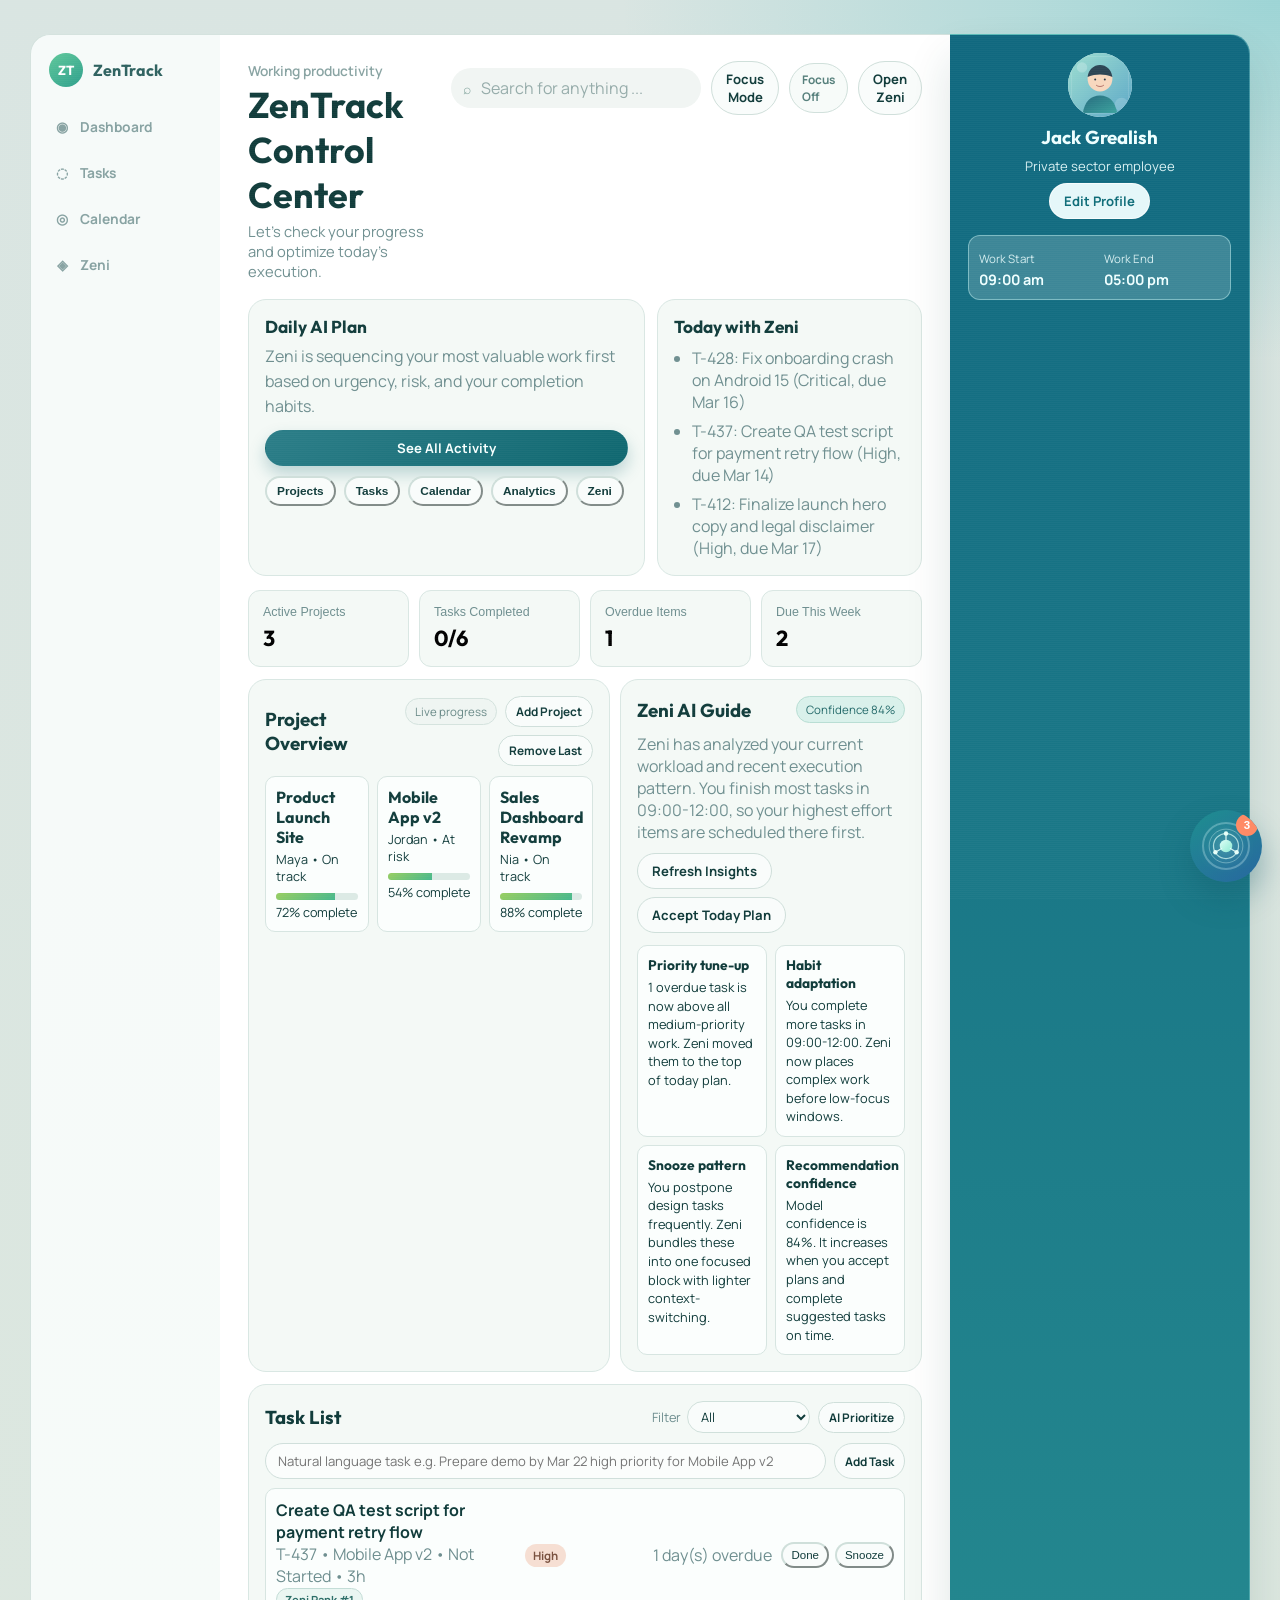
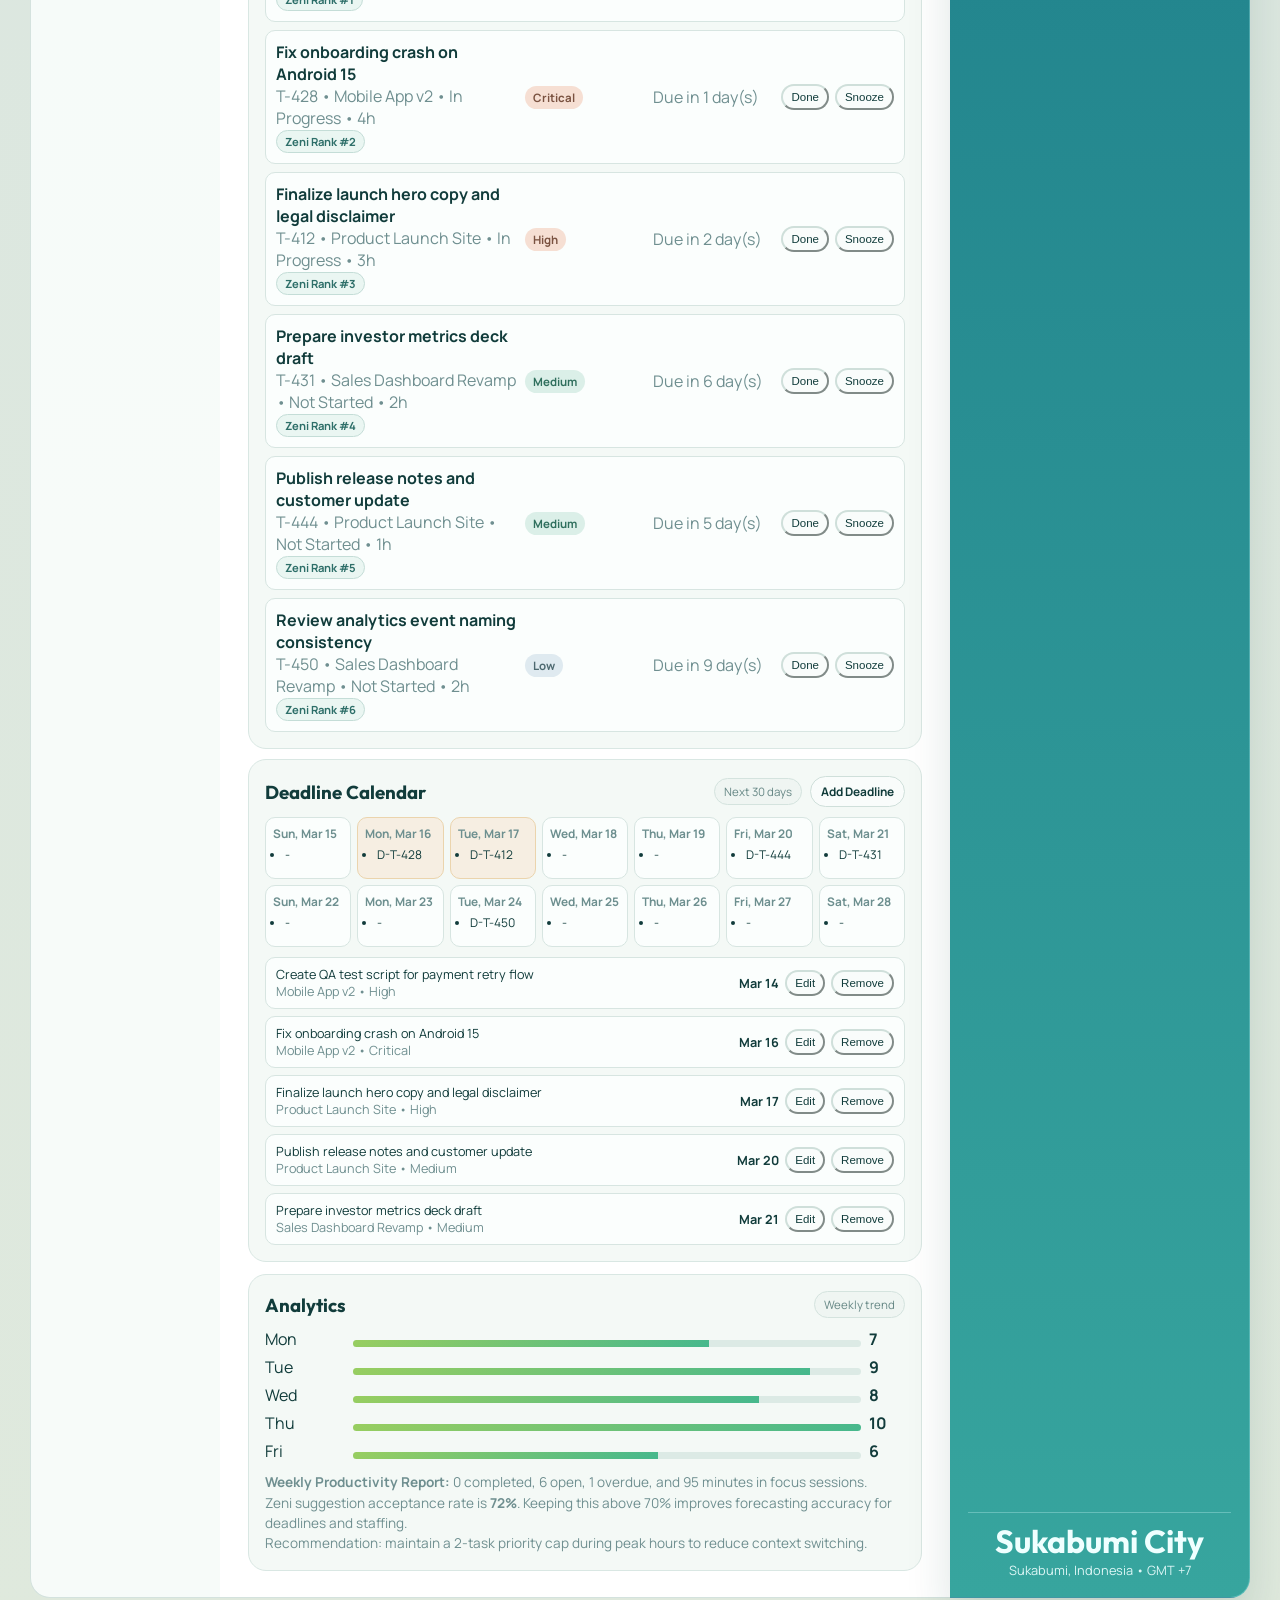
==== index.html @ cc446f83 "saved index.html file to ZenTrack folder" ====
<!DOCTYPE html>
<html lang="en">
<head>
  <meta charset="UTF-8" />
  <meta name="viewport" content="width=device-width, initial-scale=1.0" />
  <title>ZenTrack | AI Productivity OS</title>
  <link rel="preconnect" href="https://fonts.googleapis.com" />
  <link rel="preconnect" href="https://fonts.gstatic.com" crossorigin />
  <link href="https://fonts.googleapis.com/css2?family=Outfit:wght@400;500;600;700;800&family=Manrope:wght@400;500;600;700&display=swap" rel="stylesheet" />
  <link rel="stylesheet" href="/static/style.css?v=8" />
</head>
<body>
  <div class="noise-layer" aria-hidden="true"></div>

  <main class="app-shell" id="home">
    <aside class="left-rail" aria-label="Main navigation">
      <div class="rail-logo-wrap">
        <div class="rail-logo">ZT</div>
        <span class="rail-brand">ZenTrack</span>
      </div>
      <nav class="rail-nav">
        <a href="#dashboard" class="rail-icon" aria-label="Dashboard"><span>◉</span><span>Dashboard</span></a>
        <a href="#tasks" class="rail-icon" aria-label="Tasks"><span>◌</span><span>Tasks</span></a>
        <a href="#calendar" class="rail-icon" aria-label="Calendar"><span>◎</span><span>Calendar</span></a>
        <a href="#zeni" class="rail-icon" aria-label="Zeni"><span>◈</span><span>Zeni</span></a>
      </nav>
    </aside>

    <section class="workspace-board">
      <header class="board-header">
        <div>
          <p class="eyebrow">Working productivity</p>
          <h1>ZenTrack Control Center</h1>
          <p class="board-subtitle">Let's check your progress and optimize today's execution.</p>
        </div>
        <div class="board-tools">
          <div class="search-wrap">
            <span class="search-icon">⌕</span>
            <input type="text" placeholder="Search for anything ..." aria-label="Search" />
          </div>
          <button class="btn ghost" id="focus-toggle" type="button">Focus Mode</button>
          <div class="focus-pill" id="focus-pill">Focus Off</div>
          <button class="btn secondary" id="jump-zeni">Open Zeni</button>
        </div>
      </header>

      <section class="landing">
        <div class="hero-copy">
          <h3>Daily AI Plan</h3>
          <p class="hero-subtitle">Zeni is sequencing your most valuable work first based on urgency, risk, and your completion habits.</p>
          <div class="hero-actions">
            <button class="btn primary" id="start-day">See All Activity</button>
            <div class="control-buttons" id="control-buttons">
              <button class="control-btn" data-preview="projects">Projects</button>
              <button class="control-btn" data-preview="tasks">Tasks</button>
              <button class="control-btn" data-preview="calendar">Calendar</button>
              <button class="control-btn" data-preview="analytics">Analytics</button>
              <button class="control-btn" data-preview="zeni">Zeni</button>
            </div>
          </div>
        </div>
        <div class="hero-panel">
          <h3>Today with Zeni</h3>
          <ul id="hero-plan"></ul>
        </div>
      </section>

      <section class="dashboard" id="dashboard">
        <div class="stats-grid" id="stats-grid"></div>

        <div class="content-grid">
          <article class="card" aria-labelledby="projects-title">
            <div class="card-head">
              <h3 id="projects-title">Project Overview</h3>
              <div class="project-controls">
                <span class="chip">Live progress</span>
                <button class="btn ghost btn-sm" id="add-project">Add Project</button>
                <button class="btn ghost btn-sm" id="remove-project">Remove Last</button>
              </div>
            </div>
            <div class="project-grid" id="project-grid"></div>
          </article>

          <article class="card" id="zeni" aria-labelledby="zeni-title">
            <div class="card-head">
              <h3 id="zeni-title">Zeni AI Guide</h3>
              <span class="chip chip-soft" id="zeni-confidence">Confidence 84%</span>
            </div>
            <p class="zeni-intro" id="zeni-intro"></p>
            <div class="zeni-actions">
              <button class="btn secondary" id="refresh-insights">Refresh Insights</button>
              <button class="btn ghost" id="accept-plan">Accept Today Plan</button>
            </div>
            <div class="insight-grid" id="insight-grid"></div>
          </article>
        </div>

        <div class="wide-grid">
          <article class="card" id="tasks" aria-labelledby="task-title">
            <div class="card-head">
              <h3 id="task-title">Task List</h3>
              <div class="project-controls">
                <label class="field-inline">
                  <span>Filter</span>
                  <select id="task-filter">
                    <option value="all">All</option>
                    <option value="today">Due this week</option>
                    <option value="overdue">Overdue</option>
                    <option value="high">High priority</option>
                  </select>
                </label>
                <button class="btn ghost btn-sm" id="ai-prioritize" type="button">AI Prioritize</button>
              </div>
            </div>
            <div class="task-capture">
              <input id="nl-task-input" type="text" placeholder="Natural language task e.g. Prepare demo by Mar 22 high priority for Mobile App v2" />
              <button class="btn secondary btn-sm" id="nl-task-add" type="button">Add Task</button>
            </div>
            <div class="task-list" id="task-list"></div>
          </article>

          <article class="card" id="calendar" aria-labelledby="calendar-title">
            <div class="card-head">
              <h3 id="calendar-title">Deadline Calendar</h3>
              <div class="project-controls">
                <span class="chip">Next 30 days</span>
                <button class="btn ghost btn-sm" id="add-deadline">Add Deadline</button>
              </div>
            </div>
            <div class="calendar-grid" id="calendar-grid"></div>
            <div class="deadline-list" id="deadline-list"></div>
          </article>
        </div>

        <div class="analytics-grid">
          <article class="card" aria-labelledby="analytics-title">
            <div class="card-head">
              <h3 id="analytics-title">Analytics</h3>
              <span class="chip">Weekly trend</span>
            </div>
            <div class="chart-wrap" id="chart-wrap"></div>
            <div class="analytics-notes" id="analytics-notes"></div>
          </article>
        </div>
      </section>
    </section>

    <aside class="profile-panel">
      <div class="panel-top">
        <div class="panel-avatar">
          <img src="/static/jack_profile_placeholder.svg" alt="Jack Grealish placeholder profile image" />
        </div>
        <h3>Jack Grealish</h3>
        <p>Private sector employee</p>
        <button class="btn ghost">Edit Profile</button>
      </div>
      <div class="panel-hours">
        <div>
          <span>Work Start</span>
          <strong>09:00 am</strong>
        </div>
        <div>
          <span>Work End</span>
          <strong>05:00 pm</strong>
        </div>
      </div>
      <div class="panel-location">
        <h4>Sukabumi City</h4>
        <p>Sukabumi, Indonesia • GMT +7</p>
      </div>
    </aside>
  </main>

  <div class="preview-modal hidden" id="preview-modal" aria-hidden="true">
    <div class="preview-backdrop" data-close-preview="true"></div>
    <section class="preview-dialog" role="dialog" aria-modal="true" aria-labelledby="preview-title">
      <div class="preview-head">
        <h3 id="preview-title">Preview</h3>
        <button class="preview-close" id="preview-close" aria-label="Close preview">Close</button>
      </div>
      <div class="preview-body" id="preview-body"></div>
    </section>
  </div>

  <section class="zeni-widget" id="zeni-widget" aria-label="Zeni assistant">
    <button class="zeni-fab" id="zeni-fab" aria-expanded="false" aria-controls="zeni-chat-panel" aria-label="Open Zeni assistant">
      <span class="zeni-glow"></span>
      <span class="zeni-face" aria-hidden="true">
        <svg class="zeni-avatar" viewBox="0 0 64 64" role="img" aria-label="Zeni avatar symbol">
          <defs>
            <linearGradient id="zeniCore" x1="0%" y1="0%" x2="100%" y2="100%">
              <stop offset="0%" stop-color="#dffff7" />
              <stop offset="100%" stop-color="#8cead2" />
            </linearGradient>
          </defs>
          <circle cx="32" cy="32" r="10" fill="url(#zeniCore)" />
          <circle cx="32" cy="32" r="20" fill="none" stroke="rgba(225,255,248,0.7)" stroke-width="2" />
          <circle cx="32" cy="32" r="27" fill="none" stroke="rgba(225,255,248,0.35)" stroke-width="1.6" />
          <circle cx="32" cy="12" r="3.5" fill="#e8fff9" />
          <circle cx="49" cy="42" r="3.5" fill="#e8fff9" />
          <circle cx="15" cy="42" r="3.5" fill="#e8fff9" />
          <path d="M32 22 L32 12 M39 36 L49 42 M25 36 L15 42" stroke="rgba(232,255,249,0.9)" stroke-width="2" stroke-linecap="round" />
        </svg>
      </span>
      <span class="zeni-pulse"></span>
      <span class="zeni-badge" id="zeni-badge">0</span>
    </button>

    <div class="zeni-chat-panel hidden" id="zeni-chat-panel" role="dialog" aria-modal="false" aria-labelledby="zeni-chat-title">
      <div class="zeni-chat-head">
        <div>
          <h3 id="zeni-chat-title">Zeni Project Assistant</h3>
          <p>Ask about priorities, risks, deadlines, and next actions.</p>
        </div>
        <button class="preview-close" id="zeni-chat-close" aria-label="Close Zeni assistant">Close</button>
      </div>

      <div class="zeni-chat-notifications" id="zeni-chat-notifications"></div>

      <div class="zeni-chat-suggestions" id="zeni-chat-suggestions">
        <button data-chat-suggestion="What should I work on first?">Top Priority</button>
        <button data-chat-suggestion="Show overdue items">Overdue Risks</button>
        <button data-chat-suggestion="What is due this week?">Due This Week</button>
        <button data-chat-suggestion="Any project management suggestions?">Zeni Suggestions</button>
      </div>

      <div class="zeni-chat-messages" id="zeni-chat-messages"></div>

      <form class="zeni-chat-input" id="zeni-chat-form">
        <input id="zeni-chat-text" type="text" placeholder="Ask Zeni a project question..." autocomplete="off" />
        <button type="submit" class="btn primary">Send</button>
      </form>
    </div>
  </section>

  <script src="/static/app.js?v=6"></script>
</body>
</html>
---- static/style.css ----
:root {
  --bg: #e3ece6;
  --surface: #ffffff;
  --surface-soft: #f4f9f6;
  --surface-panel: #0f7f91;
  --ink: #113c3b;
  --ink-soft: #6f8f90;
  --line: #d9e7e3;
  --mint: #4cbc8f;
  --mint-soft: #d5efcf;
  --teal: #1f878d;
  --teal-deep: #10656f;
  --chip: #eff5f2;
  --radius-xl: 26px;
  --radius-lg: 18px;
  --radius-md: 12px;
  --shadow: 0 24px 45px rgba(23, 70, 67, 0.14);
}

* {
  box-sizing: border-box;
}

html,
body {
  margin: 0;
  padding: 0;
}

body {
  font-family: "Manrope", sans-serif;
  color: var(--ink);
  background:
    radial-gradient(1100px 600px at 100% 0%, rgba(33, 177, 186, 0.33), transparent 60%),
    linear-gradient(180deg, #d9e5e2 0%, #dfe9dd 100%);
  min-height: 100vh;
}

.noise-layer {
  position: fixed;
  inset: 0;
  pointer-events: none;
  background-image: linear-gradient(rgba(255, 255, 255, 0.12) 1px, transparent 1px);
  background-size: 2px 2px;
  opacity: 0.22;
}

.app-shell {
  width: min(1220px, calc(100% - 28px));
  margin: 34px auto;
  display: grid;
  grid-template-columns: 190px 1fr 300px;
  gap: 0;
  background: transparent;
}

.left-rail {
  background: rgba(250, 253, 252, 0.9);
  border: 1px solid #d4e2de;
  border-right: 0;
  border-radius: 20px 0 0 20px;
  display: flex;
  flex-direction: column;
  align-items: stretch;
  padding: 18px 10px;
  gap: 20px;
}

.rail-logo-wrap {
  display: flex;
  align-items: center;
  gap: 10px;
  padding: 0 8px;
}

.rail-logo {
  width: 34px;
  height: 34px;
  border-radius: 50%;
  display: grid;
  place-items: center;
  background: linear-gradient(145deg, #5fc89b, #2f9f8c);
  color: #ffffff;
  font-family: "Outfit", sans-serif;
  font-weight: 700;
  font-size: 0.82rem;
}

.rail-brand {
  font-family: "Outfit", sans-serif;
  font-size: 1rem;
  font-weight: 700;
  color: #2f6260;
}

.rail-nav {
  display: grid;
  gap: 8px;
}

.rail-icon {
  min-height: 38px;
  border-radius: 999px;
  display: flex;
  align-items: center;
  gap: 10px;
  padding: 0 12px;
  text-decoration: none;
  color: #87a2a2;
  font-size: 0.86rem;
  font-weight: 700;
  border: 1px solid transparent;
}

.rail-icon:hover {
  border-color: #d3e1dc;
  color: var(--teal);
  background: #f2f8f5;
}

.rail-icon span:first-child {
  width: 16px;
  text-align: center;
}

.workspace-board {
  background: var(--surface);
  border-top: 1px solid #d4e2de;
  border-bottom: 1px solid #d4e2de;
  padding: 26px 28px;
}

.board-header {
  display: flex;
  justify-content: space-between;
  align-items: flex-start;
  gap: 16px;
}

.eyebrow {
  margin: 0;
  font-size: 0.86rem;
  color: #88a3a2;
  font-weight: 600;
}

h1,
h2,
h3,
h4,
p {
  margin: 0;
}

h1,
h2,
h3,
h4 {
  font-family: "Outfit", sans-serif;
}

h1 {
  margin-top: 2px;
  font-size: clamp(1.7rem, 2.8vw, 2.4rem);
}

.board-subtitle {
  margin-top: 4px;
  color: var(--ink-soft);
  font-size: 0.92rem;
}

.board-tools {
  display: flex;
  align-items: center;
  gap: 10px;
}

.focus-pill {
  border: 1px solid #d0e0db;
  background: #f7fbf9;
  border-radius: 999px;
  padding: 7px 12px;
  font-size: 0.74rem;
  font-weight: 700;
  color: #557f7b;
}

.focus-pill.active {
  background: #e2f3d7;
  border-color: #bddba8;
  color: #39684f;
}

.search-wrap {
  background: #f1f5f3;
  border-radius: 999px;
  padding: 8px 12px;
  display: flex;
  align-items: center;
  gap: 8px;
  min-width: 250px;
}

.search-wrap input {
  border: 0;
  outline: 0;
  background: transparent;
  width: 100%;
  font: inherit;
  color: var(--ink);
}

.search-wrap input::placeholder {
  color: #96acaa;
}

.search-icon {
  color: #7ea19a;
  font-size: 0.9rem;
}

.landing {
  margin-top: 18px;
  display: grid;
  grid-template-columns: 1.2fr 0.8fr;
  gap: 12px;
}

.hero-copy,
.hero-panel,
.card,
.stat-card,
.preview-dialog {
  background: var(--surface-soft);
  border: 1px solid var(--line);
  border-radius: var(--radius-lg);
}

.hero-copy,
.hero-panel {
  padding: 16px;
}

.hero-copy h3,
.hero-panel h3 {
  font-size: 1.08rem;
}

.hero-subtitle,
.hero-panel ul,
.zeni-intro,
.task-meta,
.analytics-notes,
.preview-item {
  color: var(--ink-soft);
}

.hero-subtitle {
  margin-top: 7px;
  line-height: 1.55;
}

.hero-panel ul {
  margin: 10px 0 0;
  padding-left: 18px;
  display: grid;
  gap: 7px;
}

.hero-actions {
  margin-top: 12px;
  display: grid;
  gap: 10px;
}

.btn {
  border-radius: 999px;
  border: 1px solid transparent;
  background: transparent;
  color: inherit;
  font-family: "Manrope", sans-serif;
  font-size: 0.82rem;
  font-weight: 700;
  padding: 8px 14px;
  cursor: pointer;
  text-decoration: none;
}

.btn.primary {
  background: linear-gradient(145deg, #2c7e88 0%, #0f6770 100%);
  color: #f7fffe;
  box-shadow: 0 8px 16px rgba(16, 102, 111, 0.25);
}

.btn.secondary,
.btn.ghost,
.control-btn,
.task-actions button,
.deadline-actions button,
.preview-close {
  border-color: #cfdfda;
  background: #f9fcfb;
  color: var(--ink);
}

.btn-sm {
  padding: 6px 10px;
  font-size: 0.74rem;
}

.dashboard {
  margin-top: 14px;
  display: grid;
  gap: 12px;
}

.control-buttons {
  display: flex;
  gap: 8px;
  flex-wrap: wrap;
}

.control-btn {
  border-radius: 999px;
  font-size: 0.74rem;
  font-weight: 700;
  padding: 6px 10px;
}

.stats-grid {
  display: grid;
  grid-template-columns: repeat(4, minmax(0, 1fr));
  gap: 10px;
}

.stat-card {
  padding: 14px;
  border-radius: var(--radius-md);
}

.stat-card.stat-button {
  width: 100%;
  text-align: left;
  cursor: pointer;
}

.stat-card p {
  color: var(--ink-soft);
  font-size: 0.78rem;
}

.stat-card h4 {
  margin-top: 5px;
  font-size: 1.36rem;
}

.content-grid {
  display: grid;
  grid-template-columns: 1.2fr 1fr;
  gap: 10px;
}

.wide-grid,
.analytics-grid {
  display: grid;
  gap: 10px;
}

.card {
  padding: 16px;
}

.card-head {
  display: flex;
  justify-content: space-between;
  align-items: center;
  gap: 10px;
  margin-bottom: 10px;
}

.project-controls {
  display: flex;
  gap: 8px;
  flex-wrap: wrap;
  justify-content: flex-end;
  align-items: center;
}

.chip {
  border-radius: 999px;
  border: 1px solid #d4e3de;
  background: var(--chip);
  color: #678886;
  font-size: 0.72rem;
  padding: 5px 9px;
}

.chip-soft {
  color: #236969;
  background: #d9f1eb;
  border-color: #b8ded3;
}

.project-grid {
  display: grid;
  grid-template-columns: repeat(3, minmax(0, 1fr));
  gap: 8px;
}

.project-card,
.insight-card,
.task-item,
.calendar-day,
.deadline-item,
.preview-item {
  border-radius: 10px;
  border: 1px solid #d7e5e1;
  background: #fbfefd;
}

.project-card {
  padding: 10px;
}

.project-card p {
  font-size: 0.79rem;
  margin-top: 4px;
}

.progress-track,
.bar {
  margin-top: 8px;
  height: 7px;
  border-radius: 999px;
  background: #dceae5;
  overflow: hidden;
}

.progress-fill,
.bar span {
  display: block;
  height: 100%;
  background: linear-gradient(145deg, #98ce60 0%, #46b88d 100%);
}

.zeni-actions {
  margin: 10px 0 12px;
  display: flex;
  gap: 8px;
  flex-wrap: wrap;
}

.insight-grid {
  display: grid;
  grid-template-columns: repeat(2, minmax(0, 1fr));
  gap: 8px;
}

.insight-card {
  padding: 10px;
}

.insight-card h4 {
  font-size: 0.86rem;
}

.insight-card p {
  margin-top: 4px;
  font-size: 0.8rem;
  line-height: 1.45;
}

.field-inline {
  display: flex;
  align-items: center;
  gap: 6px;
  font-size: 0.8rem;
  color: var(--ink-soft);
}

.field-inline select {
  border: 1px solid #d0e0db;
  border-radius: 999px;
  padding: 5px 9px;
  background: #f9fcfb;
  color: var(--ink);
  font: inherit;
}

.task-list {
  display: grid;
  gap: 8px;
}

.task-capture {
  display: grid;
  grid-template-columns: 1fr auto;
  gap: 8px;
  margin-bottom: 9px;
}

.task-capture input {
  border: 1px solid #d0dfdb;
  border-radius: 999px;
  padding: 8px 12px;
  font: inherit;
  font-size: 0.82rem;
  background: #fbfdfc;
  color: var(--ink);
}

.rank-pill {
  display: inline-flex;
  align-items: center;
  border-radius: 999px;
  border: 1px solid #c4ddd7;
  background: #eaf6f2;
  color: #2e6f69;
  padding: 3px 8px;
  font-size: 0.7rem;
  font-weight: 700;
}

.task-item {
  display: grid;
  grid-template-columns: 1.6fr 0.8fr 0.8fr auto;
  gap: 8px;
  align-items: center;
  padding: 10px;
}

.task-actions {
  display: flex;
  gap: 6px;
  justify-content: flex-end;
}

.task-actions button,
.deadline-actions button {
  border-radius: 999px;
  font-size: 0.72rem;
  padding: 5px 8px;
}

.task-item.completed {
  opacity: 0.55;
}

.priority {
  display: inline-block;
  border-radius: 999px;
  font-size: 0.72rem;
  padding: 4px 8px;
  font-weight: 700;
}

.priority.high,
.priority.critical {
  color: #7a5240;
  background: #f6dfd3;
}

.priority.medium {
  color: #2f6f5d;
  background: #dbefe8;
}

.priority.low {
  color: #4d6970;
  background: #dfeaf0;
}

.calendar-grid {
  display: grid;
  grid-template-columns: repeat(7, minmax(0, 1fr));
  gap: 6px;
}

.calendar-day {
  min-height: 62px;
  padding: 7px;
  font-size: 0.75rem;
}

.calendar-day h5 {
  margin: 0;
  font-size: 0.74rem;
  color: #6d8f8f;
}

.calendar-day ul {
  margin: 4px 0 0;
  padding-left: 12px;
}

.calendar-day.urgent {
  background: #f6eee2;
  border-color: #ebd4ad;
}

.deadline-list {
  margin-top: 10px;
  display: grid;
  gap: 7px;
}

.deadline-item {
  padding: 8px 10px;
  display: flex;
  justify-content: space-between;
  align-items: center;
  gap: 8px;
  font-size: 0.79rem;
}

.deadline-actions {
  display: flex;
  align-items: center;
  justify-content: flex-end;
  gap: 6px;
  flex-wrap: wrap;
}

.chart-wrap {
  display: grid;
  gap: 6px;
}

.bar-row {
  display: grid;
  grid-template-columns: 80px 1fr 36px;
  gap: 8px;
  align-items: center;
}

.analytics-notes {
  margin-top: 10px;
  font-size: 0.85rem;
  line-height: 1.5;
}

.profile-panel {
  background: linear-gradient(180deg, #10687f 0%, #37a59e 100%);
  color: #efffff;
  border: 1px solid rgba(140, 219, 219, 0.4);
  border-left: 0;
  border-radius: 0 20px 20px 0;
  padding: 18px;
  display: grid;
  grid-template-rows: auto auto 1fr;
  gap: 16px;
  box-shadow: var(--shadow);
}

.panel-top {
  display: grid;
  justify-items: center;
  gap: 8px;
  text-align: center;
}

.panel-avatar {
  width: 64px;
  height: 64px;
  border-radius: 50%;
  display: grid;
  place-items: center;
  font-family: "Outfit", sans-serif;
  font-weight: 700;
  color: #0d6d79;
  background: #e8f8fb;
  overflow: hidden;
}

.panel-avatar img {
  width: 100%;
  height: 100%;
  object-fit: cover;
}

.panel-top p {
  font-size: 0.82rem;
  opacity: 0.9;
}

.panel-top .btn {
  background: rgba(242, 255, 255, 0.95);
  color: #0f6d79;
  border-color: rgba(255, 255, 255, 0.7);
}

.panel-hours {
  border: 1px solid rgba(190, 240, 240, 0.5);
  border-radius: 12px;
  background: rgba(255, 255, 255, 0.18);
  display: grid;
  grid-template-columns: 1fr 1fr;
  padding: 10px;
  gap: 8px;
}

.panel-hours span {
  font-size: 0.72rem;
  opacity: 0.85;
}

.panel-hours strong {
  display: block;
  margin-top: 2px;
  font-size: 0.9rem;
}

.panel-location {
  align-self: end;
  text-align: center;
  border-top: 1px solid rgba(193, 239, 239, 0.35);
  padding-top: 12px;
}

.panel-location h4 {
  font-size: 2rem;
  line-height: 1;
}

.panel-location p {
  margin-top: 4px;
  font-size: 0.8rem;
  opacity: 0.9;
}

.preview-modal {
  position: fixed;
  inset: 0;
  z-index: 40;
  display: grid;
  place-items: center;
}

.preview-modal.hidden {
  display: none;
}

.preview-backdrop {
  position: absolute;
  inset: 0;
  background: rgba(9, 31, 33, 0.45);
  backdrop-filter: blur(3px);
}

.preview-dialog {
  position: relative;
  width: min(720px, calc(100% - 24px));
  max-height: min(80vh, 680px);
  overflow: auto;
  padding: 14px;
  border-radius: 14px;
}

.preview-head {
  display: flex;
  justify-content: space-between;
  align-items: center;
  gap: 10px;
  padding-bottom: 8px;
  border-bottom: 1px solid #dce8e4;
}

.preview-body {
  margin-top: 10px;
  display: grid;
  gap: 8px;
}

.preview-item {
  padding: 9px;
  font-size: 0.86rem;
}

.preview-item strong {
  display: block;
  margin-bottom: 3px;
}

body.focus-mode .left-rail,
body.focus-mode .profile-panel,
body.focus-mode .landing,
body.focus-mode .analytics-grid,
body.focus-mode #calendar {
  opacity: 0.15;
  pointer-events: none;
}

body.focus-mode #tasks {
  box-shadow: 0 0 0 2px rgba(88, 168, 128, 0.5);
}

.zeni-widget {
  position: fixed;
  right: 18px;
  bottom: 18px;
  z-index: 55;
}

.zeni-fab {
  position: relative;
  width: 72px;
  height: 72px;
  border-radius: 50%;
  border: 0;
  cursor: pointer;
  background: linear-gradient(145deg, #1e8f8f 0%, #2867a0 100%);
  color: #f4ffff;
  box-shadow: 0 16px 30px rgba(18, 89, 103, 0.35);
  display: grid;
  place-items: center;
  overflow: hidden;
}

.zeni-glow {
  position: absolute;
  inset: -22px;
  border-radius: 50%;
  border: 2px solid rgba(84, 214, 214, 0.36);
  animation: zeniRing 2.4s ease-out infinite;
}

.zeni-face {
  position: relative;
  z-index: 2;
  width: 40px;
  height: 40px;
  display: grid;
  place-items: center;
}

.zeni-avatar {
  width: 40px;
  height: 40px;
  filter: drop-shadow(0 0 8px rgba(214, 255, 245, 0.45));
  animation: zeniOrbit 6s linear infinite;
}

.zeni-pulse {
  position: absolute;
  inset: 12px;
  border-radius: 50%;
  border: 2px solid rgba(225, 255, 255, 0.28);
  animation: zeniPulse 2.2s ease-in-out infinite;
}

.zeni-badge {
  position: absolute;
  top: 4px;
  right: 4px;
  min-width: 22px;
  height: 22px;
  border-radius: 999px;
  background: #ff8a65;
  color: #ffffff;
  font-size: 0.72rem;
  font-weight: 700;
  display: grid;
  place-items: center;
  padding: 0 6px;
}

.zeni-chat-panel {
  position: absolute;
  right: 0;
  bottom: 88px;
  width: min(390px, calc(100vw - 24px));
  border: 1px solid #d4e2de;
  border-radius: 14px;
  background: #ffffff;
  box-shadow: 0 22px 38px rgba(17, 62, 68, 0.2);
  padding: 12px;
  display: grid;
  gap: 10px;
}

.zeni-chat-panel.hidden {
  display: none;
}

.zeni-chat-head {
  display: flex;
  justify-content: space-between;
  align-items: flex-start;
  gap: 10px;
}

.zeni-chat-head p {
  margin-top: 3px;
  color: var(--ink-soft);
  font-size: 0.78rem;
}

.zeni-chat-notifications {
  display: grid;
  gap: 6px;
}

.zeni-note {
  border: 1px solid #d5e5df;
  background: #f6fbf9;
  border-radius: 10px;
  padding: 7px 9px;
  font-size: 0.78rem;
  color: #356965;
}

.zeni-chat-suggestions {
  display: flex;
  flex-wrap: wrap;
  gap: 6px;
}

.zeni-chat-suggestions button {
  border: 1px solid #d2e2dd;
  background: #f9fcfb;
  border-radius: 999px;
  padding: 5px 9px;
  font-size: 0.74rem;
  color: #345f5d;
  cursor: pointer;
}

.zeni-chat-messages {
  max-height: 250px;
  overflow: auto;
  display: grid;
  gap: 8px;
  padding-right: 2px;
}

.zeni-message {
  border-radius: 10px;
  padding: 8px 9px;
  font-size: 0.8rem;
  line-height: 1.45;
}

.zeni-message.user {
  background: #eef6f4;
  border: 1px solid #d5e5df;
  color: #2e5250;
}

.zeni-message.bot {
  background: #f8fbfe;
  border: 1px solid #d8e5f0;
  color: #35506b;
}

.zeni-chat-input {
  display: grid;
  grid-template-columns: 1fr auto;
  gap: 7px;
}

.zeni-chat-input input {
  border: 1px solid #d0dfdb;
  border-radius: 999px;
  padding: 8px 11px;
  font: inherit;
  color: var(--ink);
  background: #fbfdfc;
}

@keyframes zeniPulse {
  0%,
  100% { transform: scale(1); opacity: 0.8; }
  50% { transform: scale(1.09); opacity: 0.35; }
}

@keyframes zeniRing {
  0% { transform: scale(0.75); opacity: 0.65; }
  80%,
  100% { transform: scale(1.25); opacity: 0; }
}

@keyframes zeniOrbit {
  0% { transform: rotate(0deg) scale(1); }
  50% { transform: rotate(180deg) scale(0.98); }
  100% { transform: rotate(360deg) scale(1); }
}

.btn:focus-visible,
.control-btn:focus-visible,
.preview-close:focus-visible,
.task-actions button:focus-visible,
.deadline-actions button:focus-visible,
.field-inline select:focus-visible,
.stat-card.stat-button:focus-visible,
.rail-icon:focus-visible {
  outline: 2px solid #53ab9e;
  outline-offset: 2px;
}

@media (max-width: 1150px) {
  .app-shell {
    grid-template-columns: 170px 1fr;
  }

  .profile-panel {
    grid-column: span 2;
    border-left: 1px solid rgba(140, 219, 219, 0.4);
    border-radius: 0 0 20px 20px;
    grid-template-rows: auto;
  }

  .panel-location {
    align-self: auto;
  }
}

@media (max-width: 900px) {
  .landing,
  .content-grid {
    grid-template-columns: 1fr;
  }

  .stats-grid {
    grid-template-columns: repeat(2, minmax(0, 1fr));
  }

  .project-grid {
    grid-template-columns: 1fr;
  }

  .board-header {
    flex-direction: column;
    align-items: stretch;
  }

  .search-wrap {
    min-width: 0;
    width: 100%;
  }

  .task-capture {
    grid-template-columns: 1fr;
  }
}

@media (max-width: 720px) {
  .app-shell {
    width: calc(100% - 12px);
    margin: 8px auto 20px;
    grid-template-columns: 1fr;
  }

  .left-rail {
    border-right: 1px solid #d4e2de;
    border-radius: 16px 16px 0 0;
    flex-direction: row;
    justify-content: space-between;
    padding: 10px 12px;
  }

  .rail-brand,
  .rail-icon span:last-child {
    display: none;
  }

  .rail-nav {
    display: flex;
    gap: 8px;
  }

  .rail-icon {
    width: 34px;
    min-height: 34px;
    padding: 0;
    justify-content: center;
  }

  .workspace-board {
    border-left: 1px solid #d4e2de;
    border-right: 1px solid #d4e2de;
    border-bottom: 0;
    padding: 14px;
  }

  .stats-grid,
  .insight-grid,
  .calendar-grid {
    grid-template-columns: 1fr;
  }

  .task-item {
    grid-template-columns: 1fr;
  }

  .task-actions {
    justify-content: flex-start;
  }

  .profile-panel {
    grid-column: auto;
    border-radius: 0 0 16px 16px;
  }

  .panel-location h4 {
    font-size: 1.5rem;
  }

  .zeni-widget {
    right: 10px;
    bottom: 10px;
  }

  .zeni-chat-panel {
    right: -2px;
    bottom: 82px;
    width: min(360px, calc(100vw - 16px));
  }
}
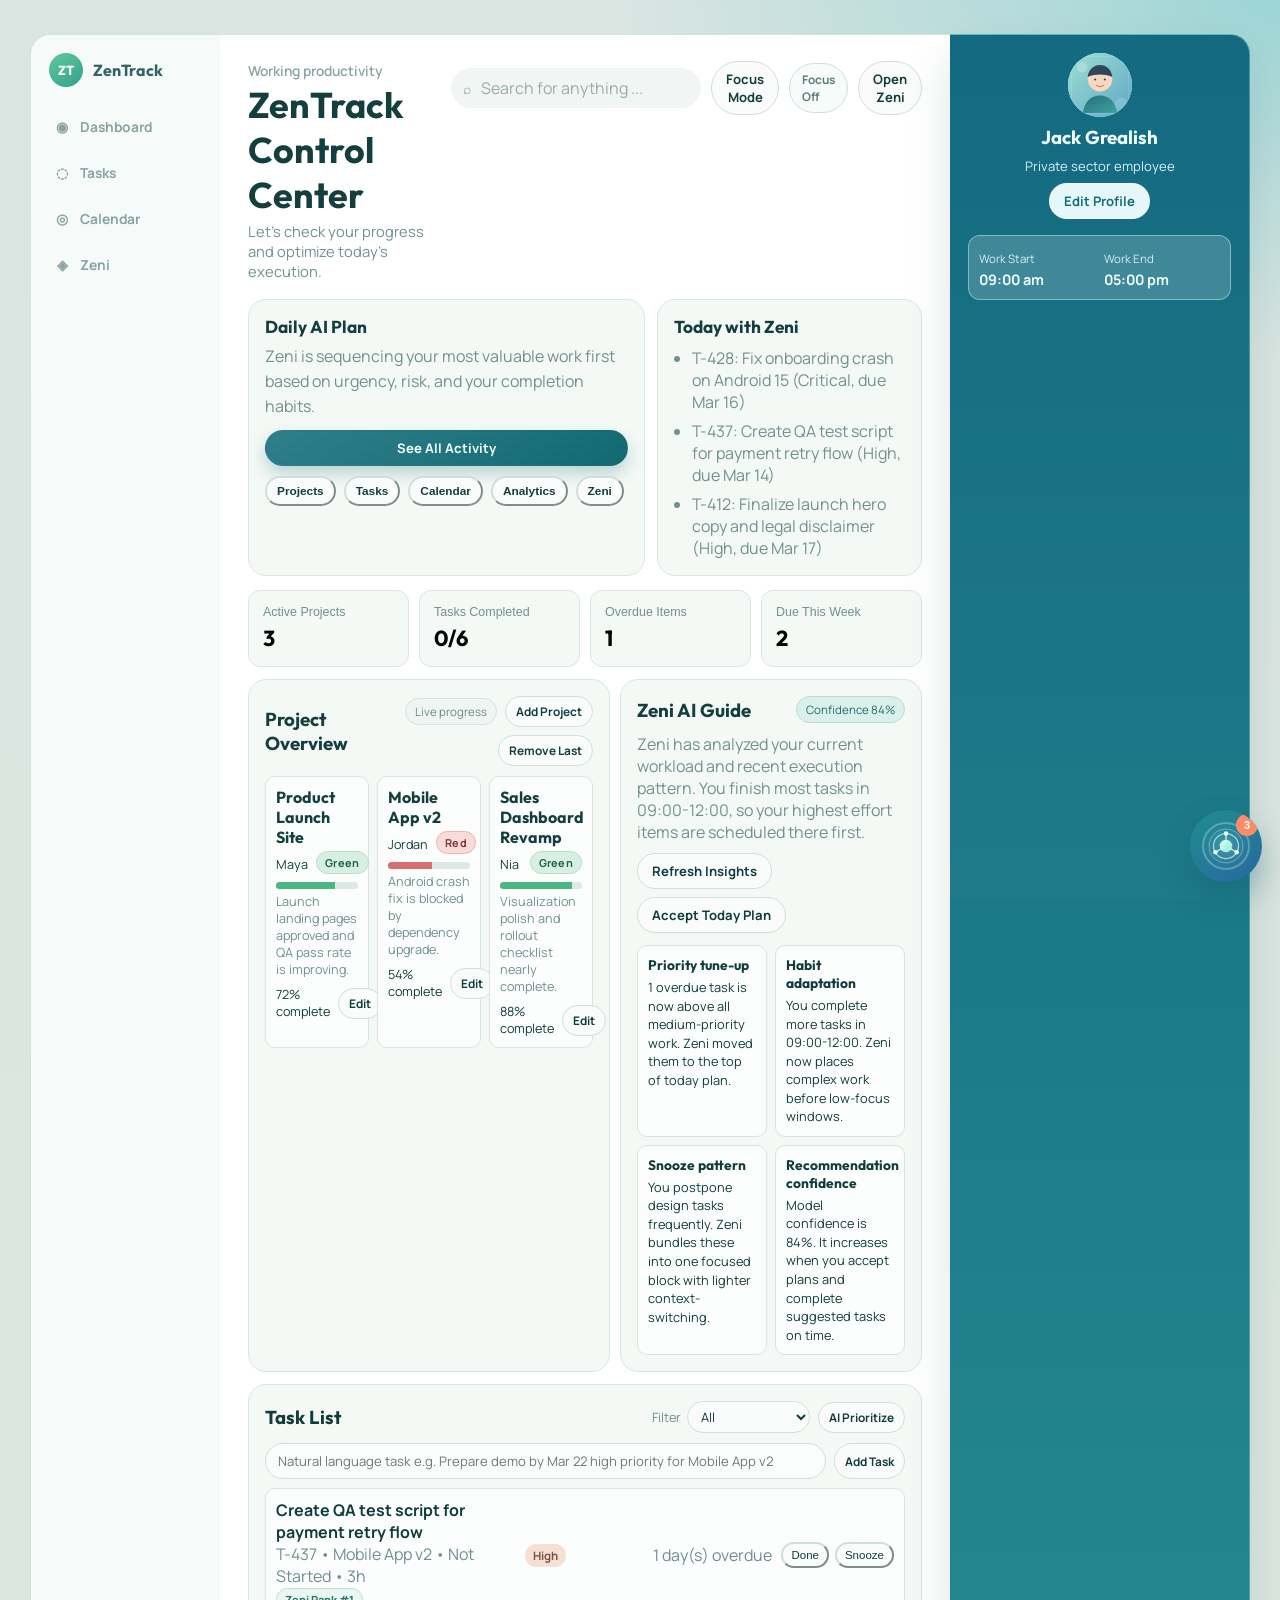
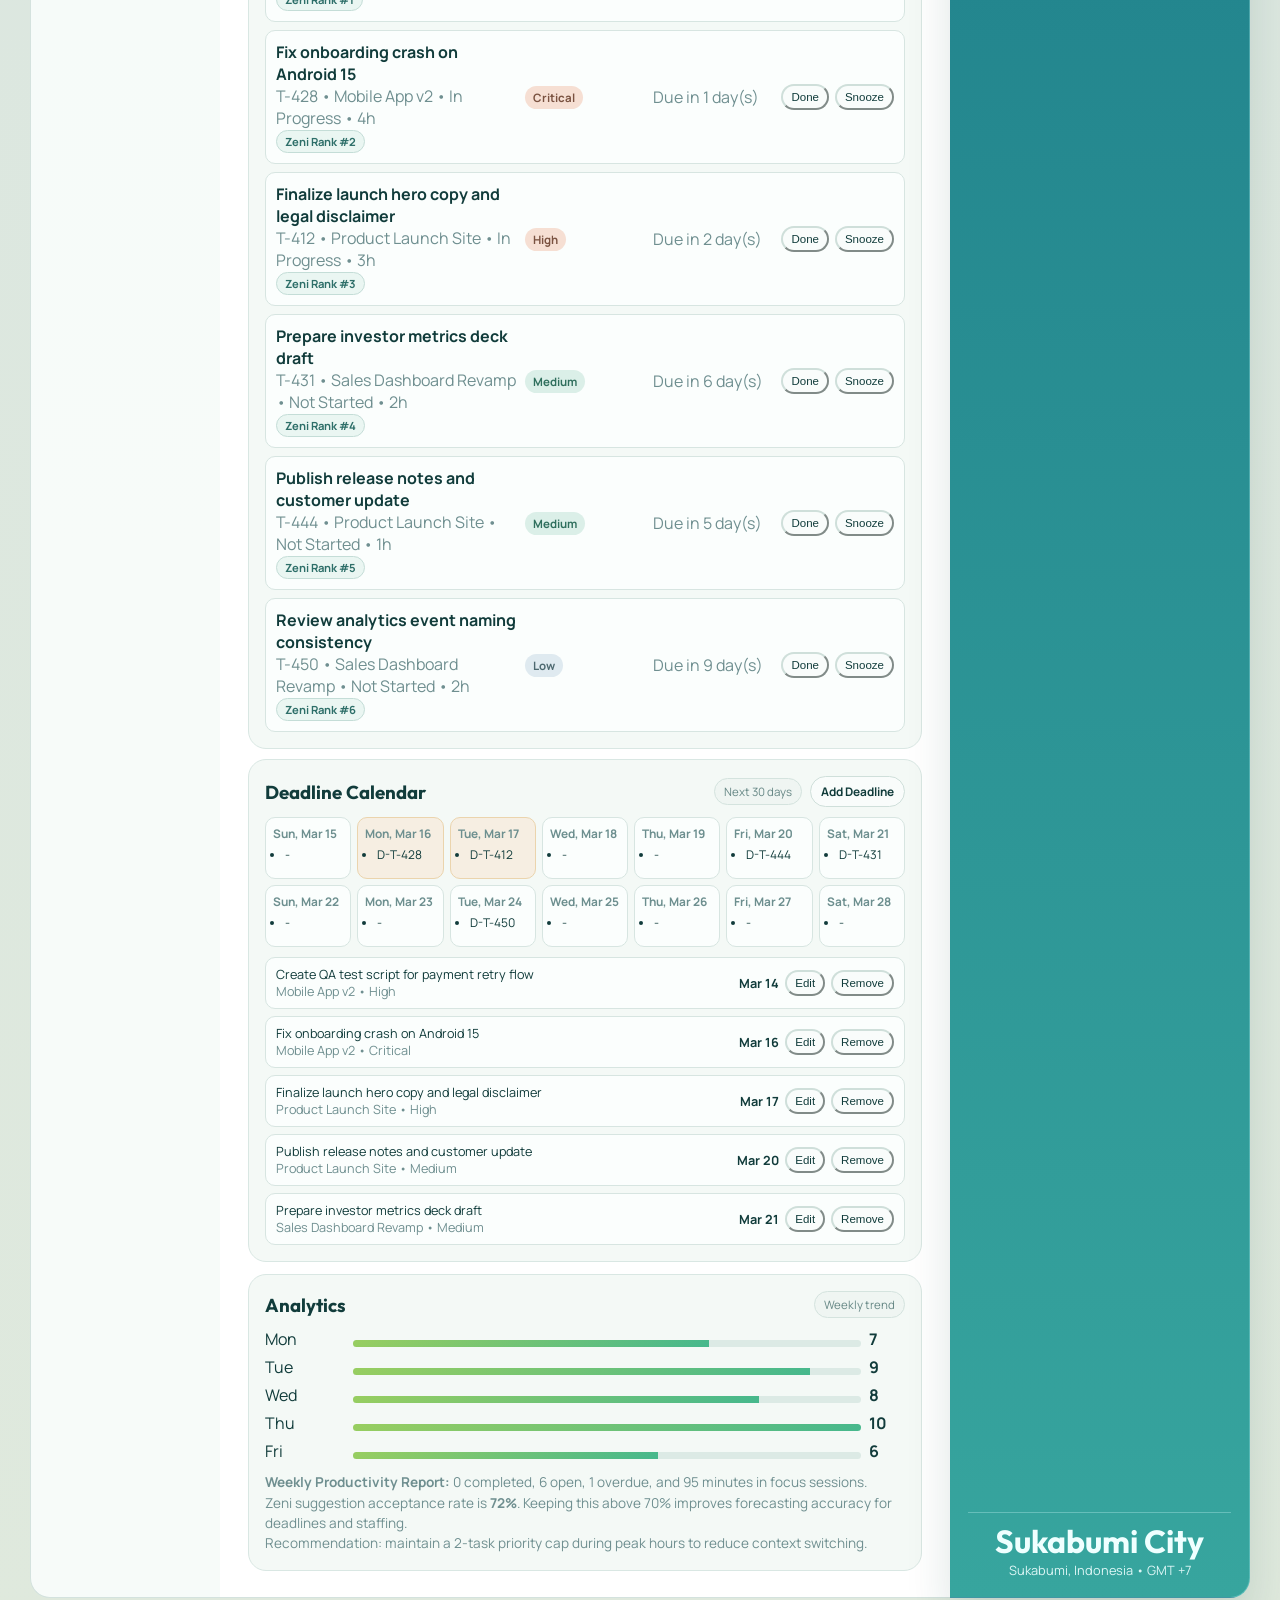
==== commit 123ab4cb: "updated add project button on homepage" ====
--- a/index.html
+++ b/index.html
@@ -7,7 +7,7 @@
   <link rel="preconnect" href="https://fonts.googleapis.com" />
   <link rel="preconnect" href="https://fonts.gstatic.com" crossorigin />
   <link href="https://fonts.googleapis.com/css2?family=Outfit:wght@400;500;600;700;800&family=Manrope:wght@400;500;600;700&display=swap" rel="stylesheet" />
-  <link rel="stylesheet" href="/static/style.css?v=8" />
+  <link rel="stylesheet" href="./static/style.css?v=8" />
 </head>
 <body>
   <div class="noise-layer" aria-hidden="true"></div>
@@ -148,7 +148,7 @@
     <aside class="profile-panel">
       <div class="panel-top">
         <div class="panel-avatar">
-          <img src="/static/jack_profile_placeholder.svg" alt="Jack Grealish placeholder profile image" />
+          <img src="./static/jack_profile_placeholder.svg" alt="Jack Grealish placeholder profile image" />
         </div>
         <h3>Jack Grealish</h3>
         <p>Private sector employee</p>
@@ -179,6 +179,46 @@
         <button class="preview-close" id="preview-close" aria-label="Close preview">Close</button>
       </div>
       <div class="preview-body" id="preview-body"></div>
+    </section>
+  </div>
+
+  <div class="preview-modal hidden" id="project-modal" aria-hidden="true">
+    <div class="preview-backdrop" data-close-project-modal="true"></div>
+    <section class="preview-dialog project-dialog" role="dialog" aria-modal="true" aria-labelledby="project-modal-title">
+      <div class="preview-head">
+        <h3 id="project-modal-title">Create Project</h3>
+        <button class="preview-close" id="project-modal-close" aria-label="Close project editor">Close</button>
+      </div>
+      <form class="project-form" id="project-form">
+        <label class="project-field" for="project-name-input">
+          <span>Project Name</span>
+          <input id="project-name-input" name="projectName" type="text" placeholder="Name of project" required />
+        </label>
+        <label class="project-field" for="project-owner-input">
+          <span>Assigned To</span>
+          <input id="project-owner-input" name="projectOwner" type="text" placeholder="Who is this assigned to?" required />
+        </label>
+        <label class="project-field" for="project-progress-input">
+          <span>Percentage Completed</span>
+          <input id="project-progress-input" name="projectProgress" type="number" min="0" max="100" step="1" placeholder="0-100" required />
+        </label>
+        <label class="project-field" for="project-raid-input">
+          <span>RAID Status Color</span>
+          <select id="project-raid-input" name="projectRaid" required>
+            <option value="Green">Green - On Track</option>
+            <option value="Amber">Amber - Needs Attention</option>
+            <option value="Red">Red - At Risk</option>
+          </select>
+        </label>
+        <label class="project-field project-field-full" for="project-summary-input">
+          <span>Project Progress Notes</span>
+          <textarea id="project-summary-input" name="projectSummary" rows="3" placeholder="Progress of the project"></textarea>
+        </label>
+        <div class="project-form-actions">
+          <button class="btn ghost" type="button" id="project-cancel">Cancel</button>
+          <button class="btn primary" type="submit" id="project-save">Save Project</button>
+        </div>
+      </form>
     </section>
   </div>
 
@@ -233,6 +273,6 @@
     </div>
   </section>
 
-  <script src="/static/app.js?v=6"></script>
+  <script src="./static/app.js?v=7"></script>
 </body>
 </html>
--- a/static/style.css
+++ b/static/style.css
@@ -427,6 +427,107 @@
   font-size: 0.79rem;
   margin-top: 4px;
 }
+.project-meta {
+  margin-top: 4px;
+  display: flex;
+  align-items: center;
+  justify-content: space-between;
+  gap: 8px;
+}
+
+.raid-pill {
+  display: inline-flex;
+  align-items: center;
+  border-radius: 999px;
+  font-size: 0.68rem;
+  font-weight: 700;
+  letter-spacing: 0.03em;
+  padding: 3px 8px;
+}
+
+.raid-pill.green {
+  color: #1c5f45;
+  background: #d7efe3;
+  border: 1px solid #b6dec9;
+}
+
+.raid-pill.amber {
+  color: #825316;
+  background: #f7ead0;
+  border: 1px solid #efce98;
+}
+
+.raid-pill.red {
+  color: #7a3535;
+  background: #f8dcda;
+  border: 1px solid #efb2ad;
+}
+
+.project-summary {
+  margin-top: 6px;
+  color: var(--ink-soft);
+  min-height: 34px;
+}
+
+.project-card-foot {
+  margin-top: 8px;
+  display: flex;
+  align-items: center;
+  justify-content: space-between;
+  gap: 8px;
+}
+
+.project-card-foot p {
+  margin: 0;
+}
+.project-dialog {
+  width: min(620px, calc(100% - 24px));
+}
+
+.project-form {
+  margin-top: 12px;
+  display: grid;
+  grid-template-columns: repeat(2, minmax(0, 1fr));
+  gap: 10px;
+}
+
+.project-field {
+  display: grid;
+  gap: 5px;
+}
+
+.project-field span {
+  font-size: 0.76rem;
+  color: var(--ink-soft);
+  font-weight: 700;
+}
+
+.project-field input,
+.project-field select,
+.project-field textarea {
+  border: 1px solid #d0dfdb;
+  border-radius: 10px;
+  padding: 8px 10px;
+  background: #fbfdfc;
+  color: var(--ink);
+  font: inherit;
+  font-size: 0.83rem;
+}
+
+.project-field textarea {
+  resize: vertical;
+}
+
+.project-field-full {
+  grid-column: 1 / -1;
+}
+
+.project-form-actions {
+  grid-column: 1 / -1;
+  display: flex;
+  justify-content: flex-end;
+  gap: 8px;
+}
 
 .progress-track,
 .bar {
@@ -1019,6 +1120,9 @@
   .landing,
   .content-grid {
     grid-template-columns: 1fr;
+  .project-form {
+    grid-template-columns: 1fr;
+  }
   }
 
   .stats-grid {
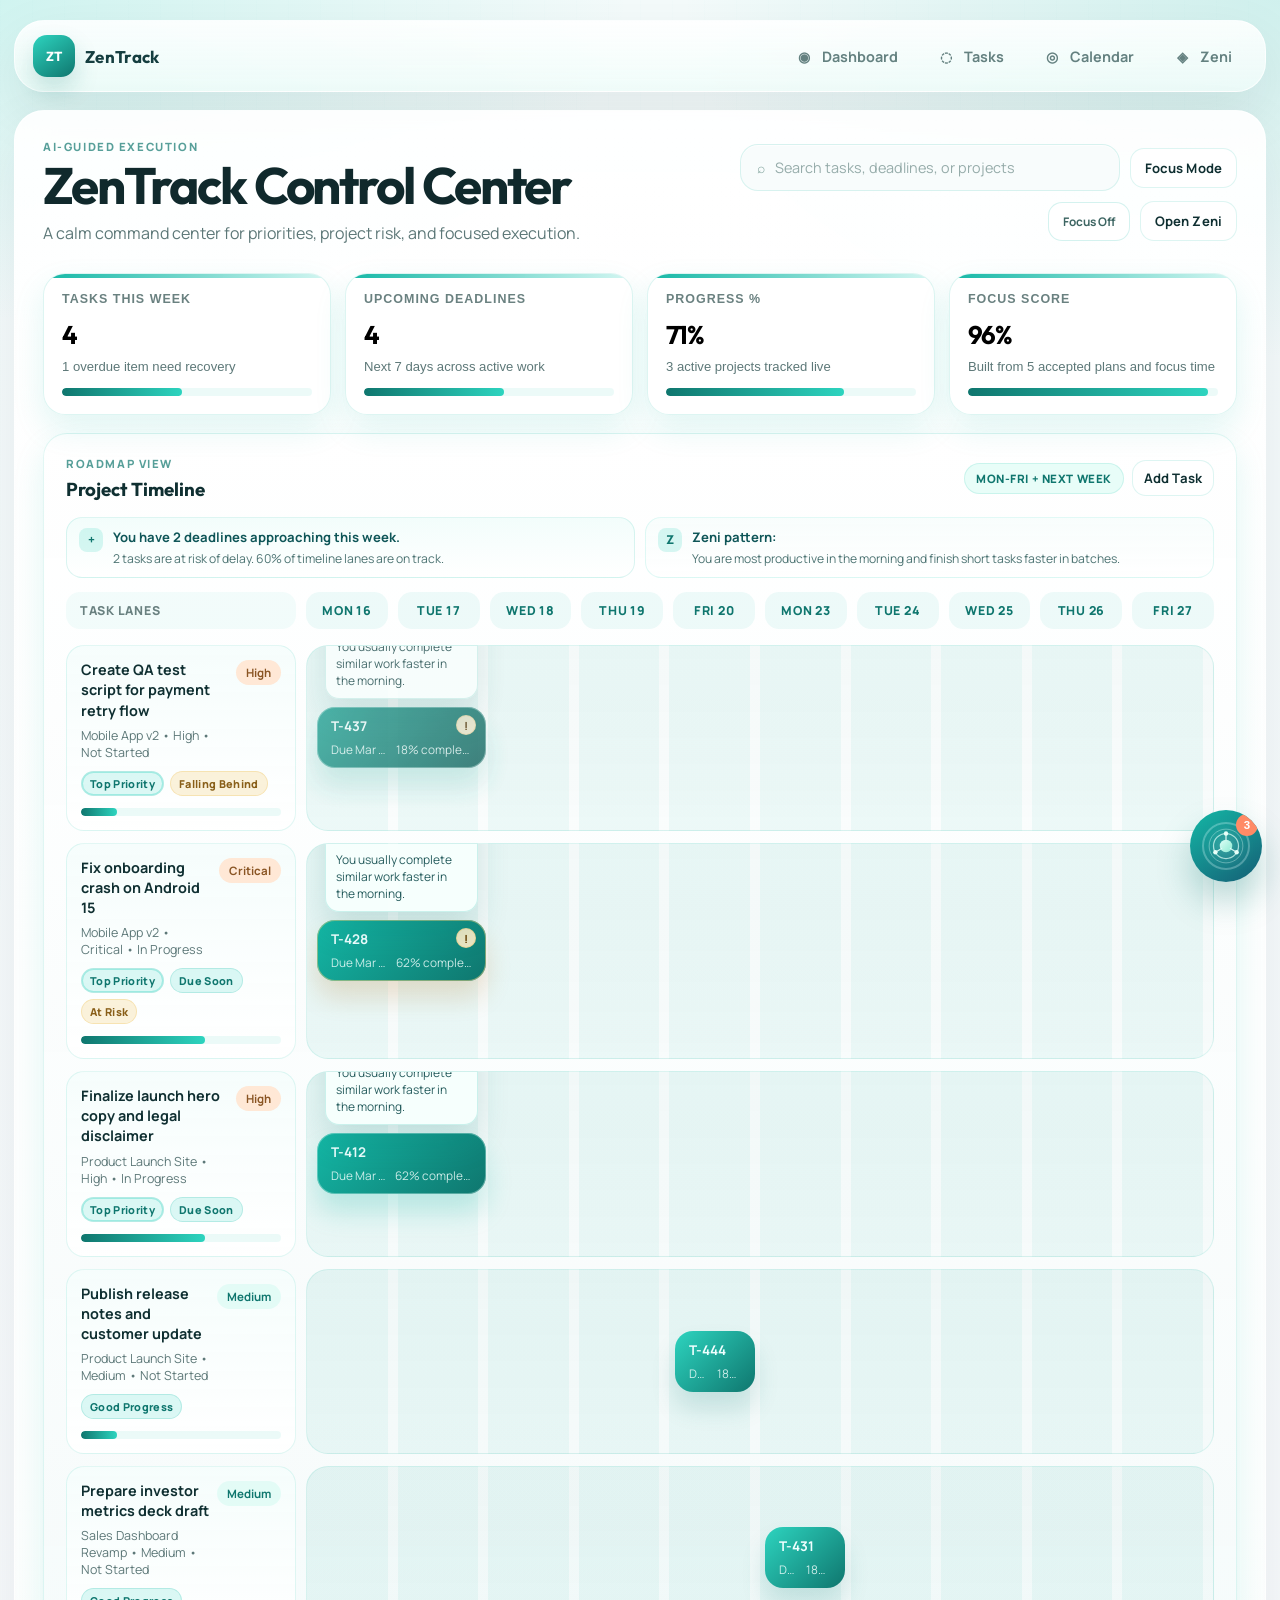
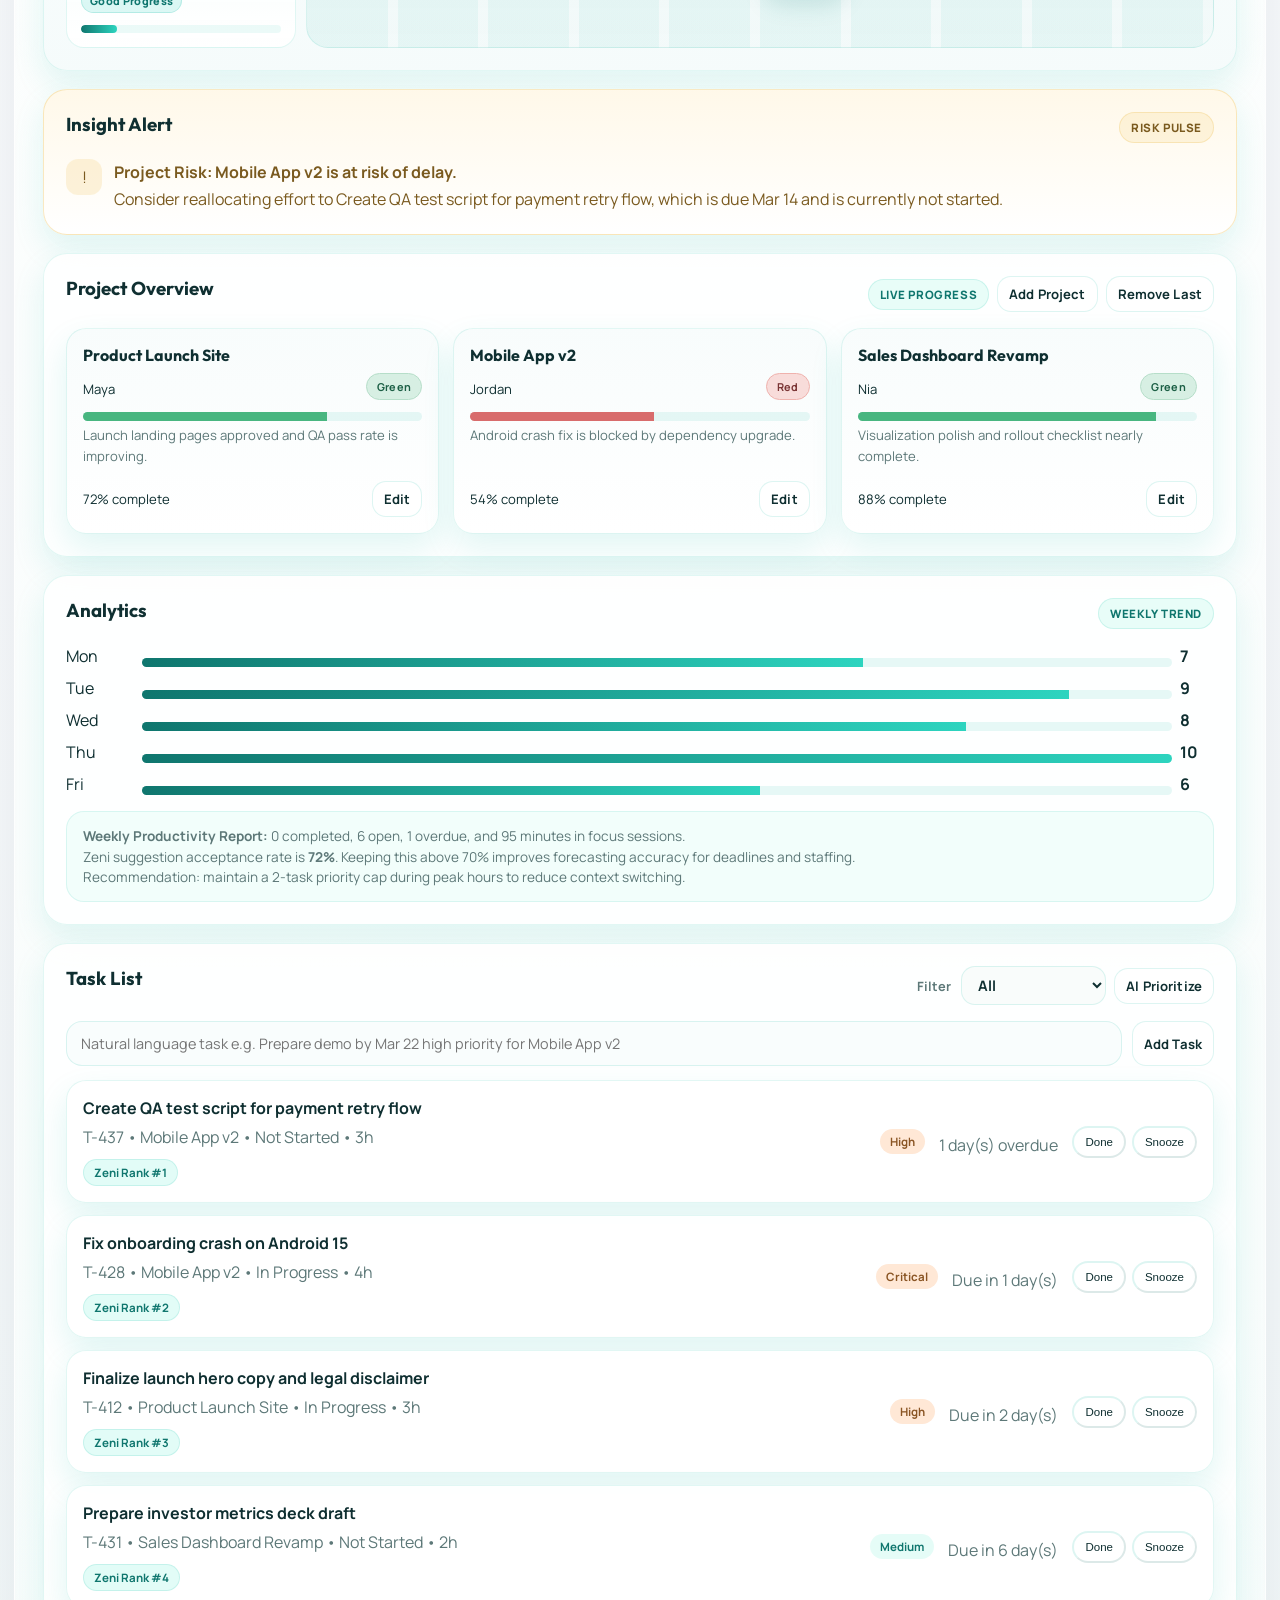
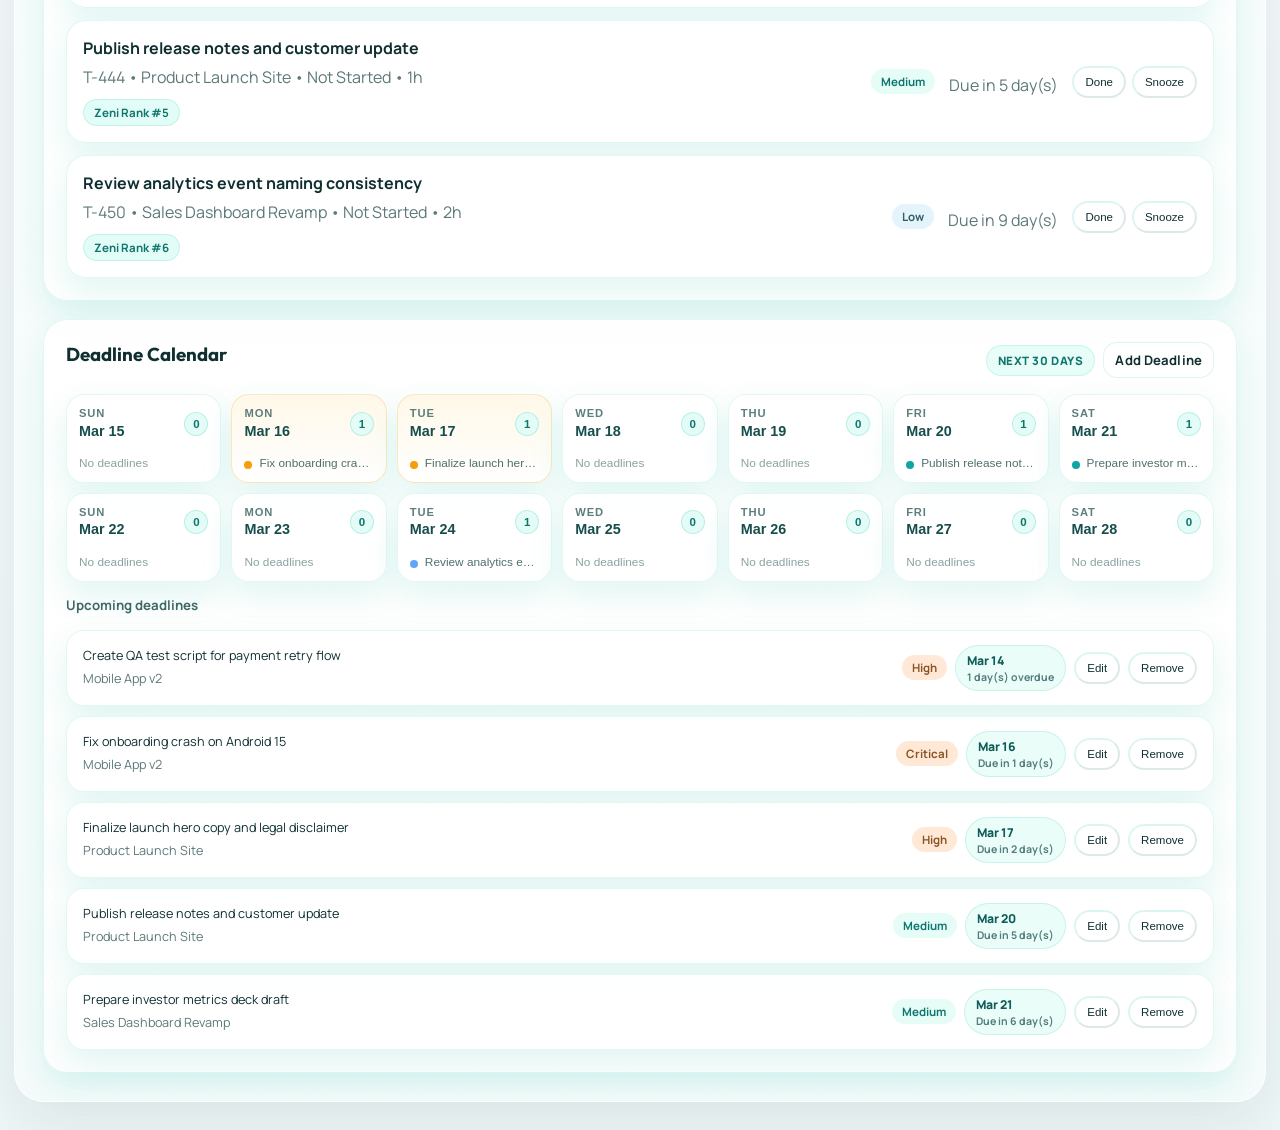
==== commit b6e4fc2b: "feat: redesign roadmap timeline with AI inside overlays and teal UI improvments" ====
--- a/index.html
+++ b/index.html
@@ -7,7 +7,7 @@
   <link rel="preconnect" href="https://fonts.googleapis.com" />
   <link rel="preconnect" href="https://fonts.gstatic.com" crossorigin />
   <link href="https://fonts.googleapis.com/css2?family=Outfit:wght@400;500;600;700;800&family=Manrope:wght@400;500;600;700&display=swap" rel="stylesheet" />
-  <link rel="stylesheet" href="./static/style.css?v=8" />
+  <link rel="stylesheet" href="./static/style.css?v=10" />
 </head>
 <body>
   <div class="noise-layer" aria-hidden="true"></div>
@@ -22,21 +22,21 @@
         <a href="#dashboard" class="rail-icon" aria-label="Dashboard"><span>◉</span><span>Dashboard</span></a>
         <a href="#tasks" class="rail-icon" aria-label="Tasks"><span>◌</span><span>Tasks</span></a>
         <a href="#calendar" class="rail-icon" aria-label="Calendar"><span>◎</span><span>Calendar</span></a>
-        <a href="#zeni" class="rail-icon" aria-label="Zeni"><span>◈</span><span>Zeni</span></a>
+        <a href="./zeni.html" class="rail-icon" aria-label="Zeni"><span>◈</span><span>Zeni</span></a>
       </nav>
     </aside>
 
     <section class="workspace-board">
       <header class="board-header">
         <div>
-          <p class="eyebrow">Working productivity</p>
+          <p class="eyebrow">AI-guided execution</p>
           <h1>ZenTrack Control Center</h1>
-          <p class="board-subtitle">Let's check your progress and optimize today's execution.</p>
+          <p class="board-subtitle">A calm command center for priorities, project risk, and focused execution.</p>
         </div>
         <div class="board-tools">
           <div class="search-wrap">
             <span class="search-icon">⌕</span>
-            <input type="text" placeholder="Search for anything ..." aria-label="Search" />
+            <input type="text" placeholder="Search tasks, deadlines, or projects" aria-label="Search" />
           </div>
           <button class="btn ghost" id="focus-toggle" type="button">Focus Mode</button>
           <div class="focus-pill" id="focus-pill">Focus Off</div>
@@ -44,29 +44,37 @@
         </div>
       </header>
 
-      <section class="landing">
-        <div class="hero-copy">
-          <h3>Daily AI Plan</h3>
-          <p class="hero-subtitle">Zeni is sequencing your most valuable work first based on urgency, risk, and your completion habits.</p>
-          <div class="hero-actions">
-            <button class="btn primary" id="start-day">See All Activity</button>
-            <div class="control-buttons" id="control-buttons">
-              <button class="control-btn" data-preview="projects">Projects</button>
-              <button class="control-btn" data-preview="tasks">Tasks</button>
-              <button class="control-btn" data-preview="calendar">Calendar</button>
-              <button class="control-btn" data-preview="analytics">Analytics</button>
-              <button class="control-btn" data-preview="zeni">Zeni</button>
-            </div>
-          </div>
-        </div>
-        <div class="hero-panel">
-          <h3>Today with Zeni</h3>
-          <ul id="hero-plan"></ul>
-        </div>
-      </section>
-
       <section class="dashboard" id="dashboard">
         <div class="stats-grid" id="stats-grid"></div>
+
+        <div class="command-grid timeline-only">
+          <div class="timeline-stack">
+            <article class="card timeline-card" aria-labelledby="timeline-title">
+              <div class="card-head card-head-stack">
+                <div>
+                  <p class="section-kicker">Roadmap view</p>
+                  <h3 id="timeline-title">Project Timeline</h3>
+                </div>
+                <div class="project-controls timeline-controls">
+                  <span class="chip">Mon-Fri + next week</span>
+                  <button class="btn ghost btn-sm" id="timeline-add-task" type="button">Add Task</button>
+                </div>
+              </div>
+              <div class="timeline-ai-summary" id="timeline-ai-summary"></div>
+              <div class="timeline-days" id="timeline-days"></div>
+              <div class="timeline-grid" id="timeline-grid"></div>
+              <div class="timeline-ai-detail hidden" id="timeline-ai-detail"></div>
+            </article>
+
+            <article class="card risk-card" aria-labelledby="risk-alert-title">
+              <div class="card-head">
+                <h3 id="risk-alert-title">Insight Alert</h3>
+                <span class="chip chip-warning">Risk pulse</span>
+              </div>
+              <div class="risk-copy" id="risk-alert"></div>
+            </article>
+          </div>
+        </div>
 
         <div class="content-grid">
           <article class="card" aria-labelledby="projects-title">
@@ -81,17 +89,13 @@
             <div class="project-grid" id="project-grid"></div>
           </article>
 
-          <article class="card" id="zeni" aria-labelledby="zeni-title">
+          <article class="card" aria-labelledby="analytics-title">
             <div class="card-head">
-              <h3 id="zeni-title">Zeni AI Guide</h3>
-              <span class="chip chip-soft" id="zeni-confidence">Confidence 84%</span>
-            </div>
-            <p class="zeni-intro" id="zeni-intro"></p>
-            <div class="zeni-actions">
-              <button class="btn secondary" id="refresh-insights">Refresh Insights</button>
-              <button class="btn ghost" id="accept-plan">Accept Today Plan</button>
-            </div>
-            <div class="insight-grid" id="insight-grid"></div>
+              <h3 id="analytics-title">Analytics</h3>
+              <span class="chip">Weekly trend</span>
+            </div>
+            <div class="chart-wrap" id="chart-wrap"></div>
+            <div class="analytics-notes" id="analytics-notes"></div>
           </article>
         </div>
 
@@ -131,44 +135,9 @@
             <div class="deadline-list" id="deadline-list"></div>
           </article>
         </div>
-
-        <div class="analytics-grid">
-          <article class="card" aria-labelledby="analytics-title">
-            <div class="card-head">
-              <h3 id="analytics-title">Analytics</h3>
-              <span class="chip">Weekly trend</span>
-            </div>
-            <div class="chart-wrap" id="chart-wrap"></div>
-            <div class="analytics-notes" id="analytics-notes"></div>
-          </article>
-        </div>
       </section>
     </section>
 
-    <aside class="profile-panel">
-      <div class="panel-top">
-        <div class="panel-avatar">
-          <img src="./static/jack_profile_placeholder.svg" alt="Jack Grealish placeholder profile image" />
-        </div>
-        <h3>Jack Grealish</h3>
-        <p>Private sector employee</p>
-        <button class="btn ghost">Edit Profile</button>
-      </div>
-      <div class="panel-hours">
-        <div>
-          <span>Work Start</span>
-          <strong>09:00 am</strong>
-        </div>
-        <div>
-          <span>Work End</span>
-          <strong>05:00 pm</strong>
-        </div>
-      </div>
-      <div class="panel-location">
-        <h4>Sukabumi City</h4>
-        <p>Sukabumi, Indonesia • GMT +7</p>
-      </div>
-    </aside>
   </main>
 
   <div class="preview-modal hidden" id="preview-modal" aria-hidden="true">
@@ -219,6 +188,74 @@
           <button class="btn primary" type="submit" id="project-save">Save Project</button>
         </div>
       </form>
+    </section>
+  </div>
+
+  <div class="preview-modal hidden" id="timeline-task-modal" aria-hidden="true">
+    <div class="preview-backdrop" data-close-timeline-task-modal="true"></div>
+    <section class="preview-dialog project-dialog" role="dialog" aria-modal="true" aria-labelledby="timeline-task-modal-title">
+      <div class="preview-head">
+        <h3 id="timeline-task-modal-title">Add Timeline Task</h3>
+        <button class="preview-close" id="timeline-task-modal-close" aria-label="Close timeline task form">Close</button>
+      </div>
+      <form class="project-form" id="timeline-task-form">
+        <label class="project-field" for="timeline-task-name-input">
+          <span>Task Name</span>
+          <input id="timeline-task-name-input" name="timelineTaskName" type="text" placeholder="Name of task" required />
+        </label>
+        <label class="project-field" for="timeline-task-project-input">
+          <span>Project</span>
+          <input id="timeline-task-project-input" name="timelineTaskProject" type="text" placeholder="Project name" required />
+        </label>
+        <label class="project-field" for="timeline-task-due-input">
+          <span>Due Date</span>
+          <input id="timeline-task-due-input" name="timelineTaskDue" type="date" required />
+        </label>
+        <label class="project-field" for="timeline-task-priority-input">
+          <span>Priority</span>
+          <select id="timeline-task-priority-input" name="timelineTaskPriority" required>
+            <option value="Critical">Critical</option>
+            <option value="High" selected>High</option>
+            <option value="Medium">Medium</option>
+            <option value="Low">Low</option>
+          </select>
+        </label>
+        <label class="project-field" for="timeline-task-raid-input">
+          <span>RAID Status</span>
+          <select id="timeline-task-raid-input" name="timelineTaskRaid" required>
+            <option value="Green" selected>Green - On Track</option>
+            <option value="Amber">Amber - Needs Attention</option>
+            <option value="Red">Red - At Risk</option>
+          </select>
+        </label>
+        <label class="project-field" for="timeline-task-estimate-input">
+          <span>Estimated Hours</span>
+          <input id="timeline-task-estimate-input" name="timelineTaskEstimate" type="number" min="1" max="24" step="1" value="2" required />
+        </label>
+        <label class="project-field project-field-full" for="timeline-task-status-input">
+          <span>Status</span>
+          <select id="timeline-task-status-input" name="timelineTaskStatus" required>
+            <option value="Not Started" selected>Not Started</option>
+            <option value="In Progress">In Progress</option>
+            <option value="Done">Done</option>
+          </select>
+        </label>
+        <div class="project-form-actions">
+          <button class="btn ghost" type="button" id="timeline-task-cancel">Cancel</button>
+          <button class="btn primary" type="submit" id="timeline-task-save">Add Task</button>
+        </div>
+      </form>
+    </section>
+  </div>
+
+  <div class="preview-modal hidden" id="timeline-task-detail-modal" aria-hidden="true">
+    <div class="preview-backdrop" data-close-timeline-task-detail-modal="true"></div>
+    <section class="preview-dialog project-dialog" role="dialog" aria-modal="true" aria-labelledby="timeline-task-detail-title">
+      <div class="preview-head">
+        <h3 id="timeline-task-detail-title">Task Details</h3>
+        <button class="preview-close" id="timeline-task-detail-close" aria-label="Close timeline task details">Close</button>
+      </div>
+      <div class="preview-body" id="timeline-task-detail-body"></div>
     </section>
   </div>
 
@@ -273,6 +310,6 @@
     </div>
   </section>
 
-  <script src="./static/app.js?v=7"></script>
+  <script src="./static/app.js?v=10"></script>
 </body>
 </html>
--- a/static/style.css
+++ b/static/style.css
@@ -1120,9 +1120,10 @@
   .landing,
   .content-grid {
     grid-template-columns: 1fr;
+  }
+
   .project-form {
     grid-template-columns: 1fr;
-  }
   }
 
   .stats-grid {
@@ -1221,3 +1222,1608 @@
     width: min(360px, calc(100vw - 16px));
   }
 }
+
+:root {
+  --bg: #f8fafc;
+  --surface: rgba(255, 255, 255, 0.88);
+  --surface-soft: #eefaf8;
+  --surface-strong: #ffffff;
+  --surface-dark: #0f172a;
+  --panel-tint: linear-gradient(180deg, rgba(15, 118, 110, 0.98) 0%, rgba(12, 74, 84, 0.98) 100%);
+  --ink: #0f2f31;
+  --ink-soft: #5d7878;
+  --line: rgba(20, 184, 166, 0.16);
+  --line-strong: rgba(15, 118, 110, 0.24);
+  --teal: #14b8a6;
+  --teal-soft: #2dd4bf;
+  --teal-dark: #0f766e;
+  --cyan-soft: #dffcf8;
+  --warning-bg: #fff8e8;
+  --warning-line: #f2cf7d;
+  --warning-ink: #7a5a1f;
+  --shadow: 0 22px 60px rgba(15, 23, 42, 0.08);
+  --shadow-soft: 0 14px 32px rgba(20, 184, 166, 0.12);
+  --radius-xl: 30px;
+  --radius-lg: 24px;
+  --radius-md: 18px;
+  --radius-sm: 14px;
+}
+
+html {
+  scroll-behavior: smooth;
+}
+
+body {
+  color: var(--ink);
+  background:
+    radial-gradient(900px 460px at 0% 0%, rgba(45, 212, 191, 0.18), transparent 70%),
+    radial-gradient(1000px 600px at 100% 0%, rgba(20, 184, 166, 0.16), transparent 60%),
+    linear-gradient(180deg, #f4fbfb 0%, #f8fafc 45%, #eef7f7 100%);
+}
+
+.noise-layer {
+  background-image:
+    linear-gradient(rgba(255, 255, 255, 0.08) 1px, transparent 1px),
+    linear-gradient(90deg, rgba(20, 184, 166, 0.035) 1px, transparent 1px);
+  background-size: 3px 3px, 32px 32px;
+  opacity: 0.28;
+}
+
+.app-shell {
+  width: min(1480px, calc(100% - 28px));
+  margin: 20px auto 28px;
+  grid-template-columns: 1fr;
+  gap: 18px;
+  align-items: start;
+}
+
+.left-rail,
+.workspace-board,
+.profile-panel {
+  border-radius: var(--radius-xl);
+  border: 1px solid rgba(255, 255, 255, 0.7);
+  box-shadow: var(--shadow);
+  backdrop-filter: blur(18px);
+}
+
+.left-rail {
+  position: static;
+  background: linear-gradient(180deg, rgba(255, 255, 255, 0.88) 0%, rgba(239, 252, 249, 0.82) 100%);
+  border-right: 1px solid rgba(255, 255, 255, 0.7);
+  padding: 14px 18px;
+  gap: 16px;
+  display: flex;
+  flex-direction: row;
+  align-items: center;
+  justify-content: space-between;
+}
+
+.rail-logo-wrap {
+  padding: 0;
+  display: flex;
+  align-items: center;
+  gap: 10px;
+  flex: 0 0 auto;
+}
+
+.rail-logo {
+  width: 42px;
+  height: 42px;
+  border-radius: 14px;
+  background: linear-gradient(145deg, var(--teal-soft) 0%, var(--teal-dark) 100%);
+  box-shadow: 0 12px 24px rgba(15, 118, 110, 0.2);
+}
+
+.rail-brand {
+  font-size: 1.06rem;
+  letter-spacing: 0.02em;
+  color: #153e40;
+}
+
+.rail-nav {
+  display: flex;
+  align-items: center;
+  justify-content: flex-end;
+  flex-wrap: wrap;
+  gap: 10px;
+}
+
+.rail-icon {
+  min-height: 42px;
+  padding: 0 14px;
+  border-radius: 16px;
+  color: #648180;
+  font-size: 0.9rem;
+  transition: all 180ms ease;
+}
+
+.rail-icon:hover,
+.rail-icon:focus-visible {
+  border-color: rgba(20, 184, 166, 0.18);
+  color: var(--teal-dark);
+  background: linear-gradient(180deg, rgba(45, 212, 191, 0.15), rgba(255, 255, 255, 0.8));
+  transform: translateY(-1px);
+}
+
+.workspace-board {
+  background: linear-gradient(180deg, rgba(255, 255, 255, 0.92) 0%, rgba(245, 251, 250, 0.92) 100%);
+  padding: 28px;
+  border-top: 1px solid rgba(255, 255, 255, 0.7);
+  border-bottom: 1px solid rgba(255, 255, 255, 0.7);
+}
+
+.board-header {
+  align-items: center;
+  gap: 20px;
+  padding-bottom: 18px;
+}
+
+.eyebrow,
+.section-kicker {
+  margin: 0 0 6px;
+  text-transform: uppercase;
+  letter-spacing: 0.14em;
+  font-size: 0.71rem;
+  font-weight: 800;
+  color: rgba(15, 118, 110, 0.7);
+}
+
+h1 {
+  font-size: clamp(2rem, 4vw, 3.3rem);
+  line-height: 0.98;
+  letter-spacing: -0.04em;
+  color: #10292c;
+}
+
+.board-subtitle {
+  margin-top: 10px;
+  max-width: 58ch;
+  font-size: 1rem;
+  line-height: 1.65;
+}
+
+.board-tools {
+  flex-wrap: wrap;
+  justify-content: flex-end;
+}
+
+.search-wrap {
+  min-width: min(380px, 100%);
+  padding: 12px 16px;
+  border-radius: 18px;
+  border: 1px solid rgba(20, 184, 166, 0.14);
+  background: rgba(248, 252, 252, 0.92);
+  box-shadow: inset 0 1px 0 rgba(255, 255, 255, 0.75);
+}
+
+.search-wrap input,
+.task-capture input,
+.project-field input,
+.project-field select,
+.project-field textarea,
+.zeni-chat-input input,
+.field-inline select {
+  font-size: 0.9rem;
+}
+
+.focus-pill {
+  padding: 10px 14px;
+  border-radius: 14px;
+  border-color: rgba(20, 184, 166, 0.18);
+  background: rgba(255, 255, 255, 0.92);
+  color: #3d6562;
+}
+
+.focus-pill.active {
+  background: rgba(223, 252, 246, 0.95);
+  border-color: rgba(45, 212, 191, 0.32);
+  color: var(--teal-dark);
+}
+
+.btn,
+.control-btn,
+.task-actions button,
+.deadline-actions button,
+.preview-close {
+  transition: transform 180ms ease, box-shadow 180ms ease, border-color 180ms ease, background 180ms ease;
+}
+
+.btn:hover,
+.control-btn:hover,
+.task-actions button:hover,
+.deadline-actions button:hover,
+.preview-close:hover {
+  transform: translateY(-1px);
+}
+
+.btn {
+  border-radius: 14px;
+  padding: 10px 14px;
+  font-size: 0.82rem;
+  letter-spacing: 0.01em;
+}
+
+.btn.primary {
+  background: linear-gradient(135deg, var(--teal) 0%, var(--teal-dark) 100%);
+  box-shadow: 0 14px 30px rgba(15, 118, 110, 0.22);
+}
+
+.btn.secondary,
+.btn.ghost,
+.control-btn,
+.task-actions button,
+.deadline-actions button,
+.preview-close {
+  border-color: rgba(20, 184, 166, 0.14);
+  background: rgba(255, 255, 255, 0.92);
+  color: var(--ink);
+}
+
+.btn.secondary:hover,
+.btn.ghost:hover,
+.control-btn:hover,
+.task-actions button:hover,
+.deadline-actions button:hover,
+.preview-close:hover {
+  border-color: rgba(20, 184, 166, 0.25);
+  box-shadow: 0 10px 22px rgba(15, 118, 110, 0.1);
+}
+
+.btn-sm,
+.control-btn,
+.task-actions button,
+.deadline-actions button {
+  padding: 8px 11px;
+}
+
+.dashboard {
+  margin-top: 8px;
+  gap: 18px;
+}
+
+.stats-grid {
+  grid-template-columns: repeat(4, minmax(0, 1fr));
+  gap: 14px;
+}
+
+.stat-card {
+  position: relative;
+  padding: 18px;
+  border-radius: 22px;
+  border: 1px solid rgba(20, 184, 166, 0.14);
+  background: rgba(255, 255, 255, 0.94);
+  box-shadow: var(--shadow-soft);
+  overflow: hidden;
+}
+
+.stat-card::before {
+  content: "";
+  position: absolute;
+  inset: 0 auto auto 0;
+  width: 100%;
+  height: 4px;
+  background: linear-gradient(90deg, var(--teal) 0%, rgba(45, 212, 191, 0.2) 100%);
+}
+
+.stat-card.stat-button {
+  border: 1px solid rgba(20, 184, 166, 0.14);
+}
+
+.stat-card p,
+.stat-label {
+  color: #6a8180;
+  font-size: 0.78rem;
+  font-weight: 700;
+  text-transform: uppercase;
+  letter-spacing: 0.08em;
+}
+
+.stat-card h4 {
+  margin-top: 12px;
+  font-size: clamp(1.55rem, 2vw, 2rem);
+  letter-spacing: -0.03em;
+}
+
+.stat-meta {
+  margin-top: 8px;
+  color: var(--ink-soft);
+  font-size: 0.82rem;
+}
+
+.mini-meter {
+  margin-top: 14px;
+  height: 8px;
+  border-radius: 999px;
+  overflow: hidden;
+  background: rgba(20, 184, 166, 0.08);
+}
+
+.mini-meter span {
+  display: block;
+  height: 100%;
+  border-radius: inherit;
+  background: linear-gradient(90deg, var(--teal-dark), var(--teal-soft));
+}
+
+.command-grid {
+  display: grid;
+  grid-template-columns: minmax(0, 1.02fr) minmax(0, 1.18fr);
+  gap: 18px;
+  align-items: start;
+}
+
+.command-grid.timeline-only,
+.command-grid.zeni-only {
+  grid-template-columns: 1fr;
+}
+
+.content-grid {
+  grid-template-columns: minmax(0, 1.12fr) minmax(0, 0.88fr);
+  gap: 18px;
+}
+
+.wide-grid,
+.analytics-grid {
+  gap: 18px;
+}
+
+.wide-grid {
+  grid-template-columns: minmax(0, 1.12fr) minmax(0, 0.88fr);
+}
+
+.card,
+.hero-panel,
+.preview-dialog,
+.project-card,
+.insight-card,
+.task-item,
+.calendar-day,
+.deadline-item,
+.preview-item {
+  border-radius: 24px;
+  border: 1px solid rgba(20, 184, 166, 0.12);
+  background: rgba(255, 255, 255, 0.92);
+  box-shadow: var(--shadow-soft);
+}
+
+.card {
+  padding: 22px;
+}
+
+.card-head {
+  margin-bottom: 16px;
+  align-items: flex-start;
+}
+
+.card-head-stack {
+  align-items: center;
+}
+
+.chip {
+  padding: 7px 11px;
+  border-radius: 999px;
+  border: 1px solid rgba(20, 184, 166, 0.15);
+  background: rgba(223, 252, 246, 0.7);
+  color: var(--teal-dark);
+  font-size: 0.72rem;
+  font-weight: 800;
+  letter-spacing: 0.05em;
+  text-transform: uppercase;
+}
+
+.chip-soft {
+  background: rgba(255, 255, 255, 0.14);
+  border-color: rgba(255, 255, 255, 0.22);
+  color: #dffcf8;
+}
+
+.chip-warning {
+  background: rgba(242, 207, 125, 0.2);
+  border-color: rgba(242, 207, 125, 0.4);
+  color: var(--warning-ink);
+}
+
+.zeni-hub {
+  position: relative;
+  overflow: hidden;
+  background:
+    radial-gradient(circle at 20% 20%, rgba(45, 212, 191, 0.22), transparent 34%),
+    radial-gradient(circle at 85% 12%, rgba(219, 254, 252, 0.12), transparent 24%),
+    var(--panel-tint);
+  border-color: rgba(45, 212, 191, 0.18);
+  box-shadow: 0 28px 70px rgba(15, 118, 110, 0.28);
+  color: #f2fffd;
+}
+
+.zeni-hub::after {
+  content: "";
+  position: absolute;
+  inset: auto -40px -100px auto;
+  width: 220px;
+  height: 220px;
+  border-radius: 50%;
+  background: radial-gradient(circle, rgba(45, 212, 191, 0.22), transparent 68%);
+  pointer-events: none;
+}
+
+.zeni-hub .card-head,
+.zeni-hub .zeni-intro,
+.zeni-hub .hero-panel h4,
+.zeni-hub .hero-panel ul,
+.zeni-hub .insight-card p,
+.zeni-hub .insight-card h4,
+.zeni-hub .control-btn,
+.zeni-hub .task-capture input,
+.zeni-hub .btn.ghost,
+.zeni-hub .btn.secondary {
+  position: relative;
+  z-index: 1;
+}
+
+.zeni-stage {
+  display: grid;
+  grid-template-columns: auto 1fr;
+  gap: 18px;
+  align-items: center;
+}
+
+.zeni-orb-wrap {
+  position: relative;
+  width: 94px;
+  height: 94px;
+  display: grid;
+  place-items: center;
+}
+
+.zeni-orb-lines,
+.zeni-orb {
+  position: absolute;
+  inset: 0;
+  border-radius: 50%;
+}
+
+.zeni-orb-lines {
+  border: 1px solid rgba(223, 252, 246, 0.28);
+  box-shadow: inset 0 0 0 16px rgba(223, 252, 246, 0.04);
+}
+
+.zeni-orb {
+  inset: 16px;
+  background: radial-gradient(circle at 30% 30%, #dffff9 0%, #78ecd7 42%, rgba(45, 212, 191, 0.24) 100%);
+  box-shadow: 0 0 42px rgba(45, 212, 191, 0.45);
+  animation: zeniPulse 3.2s ease-in-out infinite;
+}
+
+.zeni-copy h4 {
+  font-size: 1.2rem;
+  margin-bottom: 8px;
+}
+
+.zeni-intro {
+  color: rgba(232, 255, 251, 0.84);
+  line-height: 1.7;
+}
+
+.zeni-primary-actions {
+  margin: 18px 0 16px;
+  gap: 10px;
+}
+
+.zeni-hub .btn.secondary {
+  background: rgba(223, 252, 246, 0.14);
+  border-color: rgba(223, 252, 246, 0.22);
+  color: #f3fffd;
+}
+
+.zeni-hub .btn.ghost {
+  background: rgba(255, 255, 255, 0.08);
+  border-color: rgba(223, 252, 246, 0.14);
+  color: rgba(242, 255, 253, 0.94);
+}
+
+.zeni-prompt {
+  margin-bottom: 18px;
+}
+
+.zeni-hub .task-capture input {
+  background: rgba(255, 255, 255, 0.1);
+  border-color: rgba(223, 252, 246, 0.16);
+  color: #f5fffd;
+}
+
+.zeni-hub .task-capture input::placeholder {
+  color: rgba(230, 255, 251, 0.58);
+}
+
+.zeni-panel-grid {
+  display: grid;
+  gap: 14px;
+}
+
+.hero-panel {
+  padding: 16px;
+  background: rgba(245, 255, 253, 0.1);
+  border-color: rgba(223, 252, 246, 0.14);
+  color: #f3fffd;
+}
+
+.hero-panel-head {
+  display: flex;
+  justify-content: space-between;
+  align-items: center;
+  gap: 12px;
+}
+
+.hero-panel ul {
+  margin-top: 14px;
+  padding-left: 18px;
+  gap: 10px;
+  line-height: 1.6;
+}
+
+.control-buttons {
+  margin-bottom: 14px;
+  gap: 10px;
+}
+
+.zeni-hub .control-btn {
+  background: rgba(255, 255, 255, 0.08);
+  color: #efffff;
+  border-color: rgba(223, 252, 246, 0.14);
+}
+
+.insight-grid {
+  grid-template-columns: repeat(2, minmax(0, 1fr));
+  gap: 12px;
+}
+
+.insight-card {
+  padding: 14px;
+  background: rgba(255, 255, 255, 0.1);
+  border-color: rgba(223, 252, 246, 0.14);
+}
+
+.insight-card h4 {
+  font-size: 0.94rem;
+}
+
+.insight-card p {
+  margin-top: 7px;
+  color: rgba(230, 255, 251, 0.78);
+}
+
+.timeline-stack {
+  display: grid;
+  gap: 18px;
+}
+
+.timeline-card {
+  background:
+    linear-gradient(180deg, rgba(255, 255, 255, 0.98) 0%, rgba(246, 251, 251, 0.96) 100%);
+}
+
+.timeline-ai-summary {
+  display: grid;
+  grid-template-columns: repeat(2, minmax(0, 1fr));
+  gap: 10px;
+  margin-bottom: 14px;
+}
+
+.timeline-ai-summary-item {
+  display: flex;
+  gap: 10px;
+  align-items: flex-start;
+  border: 1px solid rgba(20, 184, 166, 0.14);
+  background: linear-gradient(180deg, rgba(241, 253, 251, 0.9), rgba(255, 255, 255, 0.9));
+  border-radius: 16px;
+  padding: 10px 12px;
+}
+
+.timeline-ai-summary-item.muted {
+  border-color: rgba(45, 212, 191, 0.14);
+  background: linear-gradient(180deg, rgba(247, 253, 252, 0.9), rgba(255, 255, 255, 0.92));
+}
+
+.timeline-ai-summary-item strong {
+  display: block;
+  font-size: 0.82rem;
+  color: #0f5658;
+}
+
+.timeline-ai-summary-item p {
+  margin: 4px 0 0;
+  font-size: 0.76rem;
+  line-height: 1.45;
+  color: #4d7473;
+}
+
+.timeline-ai-icon {
+  width: 24px;
+  height: 24px;
+  border-radius: 8px;
+  display: grid;
+  place-items: center;
+  font-size: 0.76rem;
+  font-weight: 800;
+  color: #0f766e;
+  background: rgba(45, 212, 191, 0.18);
+}
+
+.timeline-ai-detail {
+  margin-top: 12px;
+  border: 1px solid rgba(20, 184, 166, 0.18);
+  background: linear-gradient(180deg, rgba(241, 253, 251, 0.95), rgba(255, 255, 255, 0.95));
+  border-radius: 18px;
+  padding: 14px 16px;
+  animation: timelineFadeIn 260ms ease;
+}
+
+.timeline-ai-detail.hidden {
+  display: none;
+}
+
+.timeline-ai-detail-head {
+  display: flex;
+  justify-content: space-between;
+  align-items: center;
+  gap: 10px;
+}
+
+.timeline-ai-detail h4 {
+  margin: 0;
+  font-size: 0.92rem;
+  color: #0f6662;
+}
+
+.timeline-ai-detail p {
+  margin: 8px 0 0;
+  color: #476f70;
+  font-size: 0.83rem;
+  line-height: 1.5;
+}
+
+.timeline-days {
+  display: grid;
+  grid-template-columns: 230px repeat(10, minmax(0, 1fr));
+  gap: 10px;
+  align-items: center;
+  margin-bottom: 16px;
+  min-width: 0;
+}
+
+.timeline-spacer,
+.timeline-day {
+  padding: 10px 8px;
+  text-align: center;
+  border-radius: 14px;
+  font-size: 0.77rem;
+  font-weight: 800;
+  letter-spacing: 0.06em;
+  text-transform: uppercase;
+}
+
+.timeline-spacer {
+  text-align: left;
+  padding-left: 14px;
+  color: #6a8180;
+  background: rgba(20, 184, 166, 0.05);
+}
+
+.timeline-day {
+  background: rgba(20, 184, 166, 0.07);
+  color: var(--teal-dark);
+}
+
+.timeline-grid {
+  display: grid;
+  gap: 12px;
+  min-width: 0;
+}
+
+.timeline-row {
+  display: grid;
+  grid-template-columns: 230px minmax(0, 1fr);
+  gap: 10px;
+  align-items: stretch;
+}
+
+.timeline-task-card {
+  padding: 14px;
+  border-radius: 18px;
+  border: 1px solid rgba(20, 184, 166, 0.12);
+  background: linear-gradient(180deg, rgba(245, 253, 252, 0.92), rgba(255, 255, 255, 0.96));
+}
+
+.timeline-row.is-selected .timeline-task-card {
+  border-color: rgba(20, 184, 166, 0.3);
+  box-shadow: 0 14px 28px rgba(20, 184, 166, 0.16);
+}
+
+.timeline-task-top {
+  display: flex;
+  justify-content: space-between;
+  gap: 8px;
+  align-items: flex-start;
+}
+
+.timeline-task-card strong {
+  display: block;
+  font-size: 0.9rem;
+  line-height: 1.4;
+}
+
+.timeline-task-card p {
+  margin-top: 6px;
+  color: var(--ink-soft);
+  font-size: 0.78rem;
+}
+
+.timeline-ai-tags {
+  margin-top: 10px;
+  display: flex;
+  flex-wrap: wrap;
+  gap: 6px;
+}
+
+.timeline-ai-tag {
+  display: inline-flex;
+  align-items: center;
+  border-radius: 999px;
+  padding: 4px 8px;
+  font-size: 0.68rem;
+  font-weight: 800;
+  letter-spacing: 0.03em;
+  color: #0f766e;
+  background: rgba(45, 212, 191, 0.16);
+  border: 1px solid rgba(20, 184, 166, 0.2);
+}
+
+.timeline-ai-tag.at-risk,
+.timeline-ai-tag.falling-behind {
+  color: #895f19;
+  background: rgba(242, 207, 125, 0.28);
+  border-color: rgba(242, 207, 125, 0.44);
+}
+
+.timeline-ai-tag.top-priority {
+  box-shadow: 0 0 0 1px rgba(45, 212, 191, 0.35) inset;
+}
+
+.timeline-progress-track {
+  margin-top: 12px;
+  height: 8px;
+  border-radius: 999px;
+  overflow: hidden;
+  background: rgba(20, 184, 166, 0.08);
+}
+
+.timeline-progress-fill {
+  display: block;
+  height: 100%;
+  border-radius: inherit;
+  background: linear-gradient(90deg, var(--teal-dark), var(--teal-soft));
+}
+
+.timeline-track {
+  position: relative;
+  display: grid;
+  grid-template-columns: repeat(10, minmax(0, 1fr));
+  gap: 10px;
+  padding: 10px;
+  min-height: 108px;
+  border-radius: 22px;
+  background:
+    linear-gradient(180deg, rgba(15, 118, 110, 0.04), rgba(15, 118, 110, 0.01)),
+    repeating-linear-gradient(
+      90deg,
+      rgba(20, 184, 166, 0.06) 0,
+      rgba(20, 184, 166, 0.06) calc(10% - 10px),
+      transparent calc(10% - 10px),
+      transparent 10%
+    );
+  border: 1px solid rgba(20, 184, 166, 0.12);
+  overflow: hidden;
+}
+
+.timeline-bar {
+  position: relative;
+  align-self: center;
+  min-height: 52px;
+  padding: 10px 14px;
+  border-radius: 18px;
+  display: grid;
+  gap: 6px;
+  color: #efffff;
+  box-shadow: 0 16px 24px rgba(15, 118, 110, 0.16);
+  cursor: pointer;
+  transition: transform 180ms ease, box-shadow 180ms ease, filter 180ms ease;
+}
+
+.timeline-bar:hover,
+.timeline-bar:focus-visible {
+  transform: translateY(-1px) scale(1.01);
+}
+
+.timeline-bar.ai-high {
+  min-height: 58px;
+  box-shadow: 0 18px 26px rgba(20, 184, 166, 0.22), 0 0 0 1px rgba(223, 252, 246, 0.35) inset;
+  animation: timelinePulse 3.8s ease-in-out infinite;
+}
+
+.timeline-bar.ai-critical,
+.timeline-bar.ai-at-risk {
+  box-shadow: 0 16px 26px rgba(175, 109, 24, 0.2), 0 0 0 1px rgba(242, 207, 125, 0.5) inset;
+}
+
+.timeline-bar.ai-delayed {
+  filter: saturate(0.72);
+  opacity: 0.88;
+}
+
+.timeline-bar.ai-at-risk,
+.timeline-bar.ai-delayed {
+  background: linear-gradient(135deg, #0f766e 0%, #31a9a5 44%, #cfb375 100%);
+}
+
+.timeline-warning {
+  position: absolute;
+  top: 8px;
+  right: 10px;
+  width: 20px;
+  height: 20px;
+  border-radius: 999px;
+  display: grid;
+  place-items: center;
+  font-size: 0.7rem;
+  font-weight: 800;
+  color: #6e490f;
+  background: rgba(255, 238, 201, 0.92);
+  border: 1px solid rgba(242, 207, 125, 0.58);
+}
+
+.timeline-bar strong {
+  font-size: 0.84rem;
+  white-space: nowrap;
+  overflow: hidden;
+  text-overflow: ellipsis;
+}
+
+.timeline-bar-meta {
+  display: flex;
+  justify-content: space-between;
+  gap: 8px;
+  font-size: 0.74rem;
+  color: rgba(242, 255, 253, 0.82);
+  min-width: 0;
+}
+
+.timeline-bar-meta span {
+  white-space: nowrap;
+  overflow: hidden;
+  text-overflow: ellipsis;
+}
+
+.timeline-zeni-card {
+  position: absolute;
+  z-index: 8;
+  left: 8px;
+  right: 8px;
+  bottom: calc(100% + 8px);
+  border-radius: 14px;
+  border: 1px solid rgba(20, 184, 166, 0.2);
+  background: rgba(247, 255, 253, 0.96);
+  color: #275d5e;
+  padding: 9px 10px;
+  box-shadow: 0 18px 32px rgba(15, 118, 110, 0.16);
+  opacity: 0;
+  visibility: hidden;
+  transform: translateY(6px);
+  transition: opacity 180ms ease, transform 180ms ease;
+  pointer-events: none;
+}
+
+.timeline-zeni-card h5 {
+  margin: 0;
+  font-size: 0.72rem;
+  color: #0f766e;
+  letter-spacing: 0.03em;
+  text-transform: uppercase;
+}
+
+.timeline-zeni-card p {
+  margin: 4px 0 0;
+  font-size: 0.75rem;
+  line-height: 1.42;
+}
+
+.timeline-bar:hover .timeline-zeni-card,
+.timeline-bar:focus-visible .timeline-zeni-card,
+.timeline-bar.auto-insight .timeline-zeni-card {
+  opacity: 1;
+  visibility: visible;
+  transform: translateY(0);
+}
+
+.timeline-bar.high,
+.timeline-bar.critical {
+  background: linear-gradient(135deg, #14b8a6 0%, #0f766e 100%);
+}
+
+.timeline-bar.medium {
+  background: linear-gradient(135deg, #2dd4bf 0%, #0f766e 100%);
+}
+
+.timeline-bar.low {
+  background: linear-gradient(135deg, #7dd3fc 0%, #14b8a6 100%);
+}
+
+@keyframes timelinePulse {
+  0%,
+  100% {
+    box-shadow: 0 18px 26px rgba(20, 184, 166, 0.2), 0 0 0 1px rgba(223, 252, 246, 0.35) inset;
+  }
+  50% {
+    box-shadow: 0 22px 34px rgba(20, 184, 166, 0.3), 0 0 0 2px rgba(223, 252, 246, 0.52) inset;
+  }
+}
+
+@keyframes timelineFadeIn {
+  from {
+    opacity: 0;
+    transform: translateY(4px);
+  }
+  to {
+    opacity: 1;
+    transform: translateY(0);
+  }
+}
+
+.risk-card {
+  background: linear-gradient(180deg, rgba(255, 248, 232, 0.95), rgba(255, 255, 255, 0.95));
+  border-color: rgba(242, 207, 125, 0.45);
+}
+
+.risk-copy {
+  display: flex;
+  gap: 12px;
+  align-items: flex-start;
+  line-height: 1.65;
+  color: var(--warning-ink);
+}
+
+.risk-icon {
+  flex: 0 0 auto;
+  width: 36px;
+  height: 36px;
+  border-radius: 12px;
+  display: grid;
+  place-items: center;
+  font-size: 1rem;
+  background: rgba(242, 207, 125, 0.25);
+}
+
+.project-grid {
+  grid-template-columns: repeat(3, minmax(0, 1fr));
+  gap: 14px;
+}
+
+.project-card {
+  padding: 16px;
+  border-radius: 20px;
+  background: linear-gradient(180deg, rgba(248, 252, 252, 0.98), rgba(255, 255, 255, 0.98));
+}
+
+.project-card p {
+  font-size: 0.82rem;
+}
+
+.project-meta {
+  margin-top: 8px;
+}
+
+.raid-pill {
+  padding: 5px 10px;
+  border-radius: 999px;
+}
+
+.project-summary {
+  margin-top: 10px;
+  min-height: 48px;
+  line-height: 1.55;
+}
+
+.progress-track,
+.bar {
+  margin-top: 12px;
+  height: 9px;
+  background: rgba(20, 184, 166, 0.1);
+}
+
+.progress-fill,
+.bar span {
+  background: linear-gradient(90deg, var(--teal-dark), var(--teal-soft));
+}
+
+.field-inline {
+  gap: 10px;
+  font-weight: 700;
+}
+
+.field-inline select {
+  padding: 8px 12px;
+  border-radius: 14px;
+  border-color: rgba(20, 184, 166, 0.14);
+}
+
+.task-capture {
+  gap: 10px;
+  margin-bottom: 14px;
+}
+
+.task-capture input,
+.project-field input,
+.project-field select,
+.project-field textarea,
+.zeni-chat-input input {
+  border-radius: 16px;
+  padding: 12px 14px;
+  border: 1px solid rgba(20, 184, 166, 0.14);
+  background: rgba(249, 253, 253, 0.98);
+}
+
+.task-list {
+  gap: 12px;
+}
+
+.task-item {
+  grid-template-columns: minmax(0, 1.7fr) auto auto auto;
+  gap: 14px;
+  padding: 16px;
+  border-radius: 20px;
+}
+
+.task-item.completed {
+  opacity: 0.62;
+}
+
+.task-meta {
+  margin-top: 6px;
+  line-height: 1.5;
+}
+
+.rank-pill,
+.priority {
+  padding: 5px 10px;
+  border-radius: 999px;
+  font-size: 0.72rem;
+}
+
+.rank-pill {
+  margin-top: 10px;
+  background: rgba(223, 252, 246, 0.88);
+  border-color: rgba(20, 184, 166, 0.14);
+  color: var(--teal-dark);
+}
+
+.priority.high,
+.priority.critical {
+  color: #8a5524;
+  background: #ffe8d6;
+}
+
+.priority.medium {
+  color: var(--teal-dark);
+  background: rgba(223, 252, 246, 0.8);
+}
+
+.priority.low {
+  color: #335d67;
+  background: #e3f4fb;
+}
+
+.calendar-grid {
+  gap: 10px;
+}
+
+.calendar-day {
+  width: 100%;
+  text-align: left;
+  cursor: pointer;
+  display: grid;
+  align-content: start;
+  gap: 8px;
+  min-height: 88px;
+  padding: 12px;
+  border-radius: 18px;
+  transition: transform 160ms ease, box-shadow 160ms ease, border-color 160ms ease;
+}
+
+.calendar-day:hover,
+.calendar-day:focus-visible {
+  transform: translateY(-1px);
+  border-color: rgba(20, 184, 166, 0.26);
+  box-shadow: 0 12px 24px rgba(20, 184, 166, 0.13);
+}
+
+.calendar-day.selected {
+  border-color: rgba(20, 184, 166, 0.34);
+  box-shadow: 0 0 0 2px rgba(45, 212, 191, 0.2), 0 16px 28px rgba(20, 184, 166, 0.16);
+}
+
+.calendar-day-head {
+  display: flex;
+  align-items: center;
+  justify-content: space-between;
+  gap: 8px;
+}
+
+.calendar-day h5 {
+  margin: 0;
+  display: grid;
+  gap: 2px;
+  font-size: 0.84rem;
+  color: #2f5b59;
+  line-height: 1.2;
+}
+
+.calendar-weekday {
+  font-size: 0.7rem;
+  letter-spacing: 0.08em;
+  text-transform: uppercase;
+  color: #5c7e7d;
+}
+
+.calendar-date {
+  font-size: 0.9rem;
+  font-weight: 800;
+  color: #174e4d;
+}
+
+.calendar-count {
+  min-width: 24px;
+  height: 24px;
+  padding: 0 7px;
+  border-radius: 999px;
+  display: grid;
+  place-items: center;
+  font-size: 0.72rem;
+  font-weight: 800;
+  color: #0f766e;
+  border: 1px solid rgba(20, 184, 166, 0.2);
+  background: rgba(223, 252, 246, 0.85);
+}
+
+.calendar-day ul {
+  list-style: none;
+  padding: 0;
+  margin: 0;
+  display: grid;
+  gap: 6px;
+  margin-top: 8px;
+}
+
+.calendar-task-line {
+  display: grid;
+  grid-template-columns: auto 1fr;
+  gap: 7px;
+  align-items: start;
+  font-size: 0.74rem;
+  color: #4f706f;
+}
+
+.calendar-task-line span:last-child {
+  overflow: hidden;
+  text-overflow: ellipsis;
+  white-space: nowrap;
+}
+
+.calendar-task-dot {
+  width: 8px;
+  height: 8px;
+  border-radius: 999px;
+  margin-top: 5px;
+  background: var(--teal);
+}
+
+.calendar-task-line.high .calendar-task-dot,
+.calendar-task-line.critical .calendar-task-dot {
+  background: #f59e0b;
+}
+
+.calendar-task-line.medium .calendar-task-dot {
+  background: #0ea5a4;
+}
+
+.calendar-task-line.low .calendar-task-dot {
+  background: #60a5fa;
+}
+
+.calendar-empty {
+  font-size: 0.74rem;
+  color: #8aa3a1;
+}
+
+.calendar-day.urgent {
+  background: linear-gradient(180deg, rgba(255, 248, 232, 0.98), rgba(255, 255, 255, 0.98));
+  border-color: rgba(242, 207, 125, 0.45);
+}
+
+.deadline-list {
+  margin-top: 14px;
+  gap: 10px;
+}
+
+.deadline-toolbar {
+  display: flex;
+  justify-content: space-between;
+  align-items: center;
+  gap: 10px;
+  margin-bottom: 6px;
+}
+
+.deadline-toolbar strong {
+  font-size: 0.83rem;
+  color: #3f6868;
+}
+
+.deadline-toolbar button {
+  border: 1px solid rgba(20, 184, 166, 0.18);
+  background: rgba(248, 253, 252, 0.9);
+  color: #0f6662;
+  border-radius: 999px;
+  padding: 6px 10px;
+  font-size: 0.74rem;
+  font-weight: 700;
+  cursor: pointer;
+}
+
+.deadline-item {
+  padding: 14px 16px;
+  border-radius: 18px;
+}
+
+.deadline-actions {
+  flex-wrap: wrap;
+  gap: 8px;
+}
+
+.deadline-date-chip {
+  display: inline-grid;
+  gap: 1px;
+  border-radius: 999px;
+  border: 1px solid rgba(20, 184, 166, 0.16);
+  background: rgba(223, 252, 246, 0.65);
+  padding: 6px 11px;
+  font-size: 0.7rem;
+  color: #356a68;
+  font-weight: 700;
+}
+
+.deadline-date-main {
+  font-size: 0.76rem;
+  font-weight: 800;
+  color: #0f5c58;
+}
+
+.deadline-date-meta {
+  font-size: 0.66rem;
+  color: #537d7c;
+}
+
+.chart-wrap {
+  gap: 10px;
+}
+
+.bar-row {
+  grid-template-columns: 68px 1fr 34px;
+}
+
+.analytics-notes {
+  margin-top: 16px;
+  padding: 14px 16px;
+  border-radius: 18px;
+  background: rgba(223, 252, 246, 0.42);
+  border: 1px solid rgba(20, 184, 166, 0.12);
+}
+
+.profile-panel {
+  position: sticky;
+  top: 20px;
+  background:
+    radial-gradient(circle at 20% 20%, rgba(45, 212, 191, 0.24), transparent 28%),
+    linear-gradient(180deg, rgba(11, 42, 54, 0.98) 0%, rgba(15, 118, 110, 0.95) 100%);
+  border-left: 1px solid rgba(255, 255, 255, 0.08);
+  padding: 24px 22px;
+  gap: 20px;
+}
+
+.panel-top {
+  gap: 10px;
+}
+
+.panel-avatar {
+  width: 74px;
+  height: 74px;
+  border-radius: 22px;
+  background: #eafffb;
+}
+
+.panel-hours {
+  border-radius: 18px;
+  padding: 12px;
+  background: rgba(255, 255, 255, 0.12);
+}
+
+.panel-location {
+  padding-top: 18px;
+}
+
+.panel-location h4 {
+  font-size: 1.8rem;
+}
+
+.preview-backdrop {
+  background: rgba(7, 20, 24, 0.45);
+  backdrop-filter: blur(8px);
+}
+
+.preview-dialog,
+.project-dialog {
+  background: rgba(255, 255, 255, 0.96);
+  border-radius: 26px;
+  padding: 18px;
+}
+
+.preview-head {
+  padding-bottom: 12px;
+  border-bottom-color: rgba(20, 184, 166, 0.14);
+}
+
+.preview-item {
+  padding: 14px;
+}
+
+.project-form {
+  gap: 12px;
+}
+
+.project-field span {
+  color: #5b7373;
+}
+
+.zeni-fab {
+  background: linear-gradient(145deg, var(--teal) 0%, #155e75 100%);
+  box-shadow: 0 20px 34px rgba(15, 118, 110, 0.28);
+}
+
+.zeni-chat-panel {
+  border-radius: 24px;
+  border-color: rgba(20, 184, 166, 0.14);
+  background: rgba(255, 255, 255, 0.96);
+  box-shadow: 0 26px 48px rgba(15, 23, 42, 0.16);
+  padding: 16px;
+}
+
+.zeni-note,
+.zeni-message.user,
+.zeni-message.bot {
+  border-radius: 16px;
+}
+
+.zeni-note {
+  background: rgba(223, 252, 246, 0.45);
+  border-color: rgba(20, 184, 166, 0.12);
+}
+
+.zeni-message.user {
+  background: rgba(223, 252, 246, 0.5);
+  border-color: rgba(20, 184, 166, 0.12);
+}
+
+.zeni-message.bot {
+  background: rgba(241, 250, 253, 0.9);
+  border-color: rgba(125, 211, 252, 0.18);
+}
+
+body.focus-mode .left-rail,
+body.focus-mode .profile-panel,
+body.focus-mode .content-grid,
+body.focus-mode #calendar {
+  opacity: 0.18;
+}
+
+body.focus-mode .command-grid,
+body.focus-mode #tasks {
+  opacity: 1;
+}
+
+body.focus-mode #tasks {
+  box-shadow: 0 0 0 2px rgba(45, 212, 191, 0.28), 0 26px 48px rgba(15, 118, 110, 0.12);
+}
+
+@media (max-width: 1300px) {
+  .app-shell {
+    grid-template-columns: 1fr;
+  }
+
+  .profile-panel {
+    grid-column: 1 / -1;
+    position: static;
+  }
+
+  .command-grid,
+  .content-grid,
+  .wide-grid {
+    grid-template-columns: 1fr;
+  }
+}
+
+@media (max-width: 980px) {
+  .app-shell {
+    grid-template-columns: 1fr;
+  }
+
+  .left-rail,
+  .workspace-board,
+  .profile-panel {
+    position: static;
+  }
+
+  .left-rail {
+    flex-direction: row;
+    justify-content: space-between;
+    align-items: center;
+  }
+
+  .rail-nav {
+    display: flex;
+    flex-wrap: wrap;
+  }
+
+  .stats-grid {
+    grid-template-columns: repeat(2, minmax(0, 1fr));
+  }
+
+  .timeline-row {
+    grid-template-columns: 1fr;
+  }
+
+  .timeline-spacer {
+    display: none;
+  }
+
+  .timeline-days {
+    grid-template-columns: repeat(10, minmax(100px, 1fr));
+    overflow-x: auto;
+    padding-bottom: 4px;
+    scrollbar-width: thin;
+  }
+
+  .timeline-ai-summary {
+    grid-template-columns: 1fr;
+  }
+
+  .timeline-track {
+    grid-template-columns: repeat(10, minmax(100px, 1fr));
+    overflow-x: auto;
+    scrollbar-width: thin;
+  }
+
+  .project-grid {
+    grid-template-columns: 1fr;
+  }
+}
+
+@media (max-width: 760px) {
+  .app-shell {
+    width: calc(100% - 14px);
+    margin: 10px auto 22px;
+  }
+
+  .workspace-board,
+  .profile-panel,
+  .left-rail {
+    border-radius: 24px;
+  }
+
+  .workspace-board {
+    padding: 18px;
+  }
+
+  .board-header {
+    align-items: stretch;
+  }
+
+  .board-tools {
+    justify-content: stretch;
+  }
+
+  .search-wrap {
+    min-width: 0;
+    width: 100%;
+  }
+
+  .stats-grid,
+  .insight-grid,
+  .calendar-grid {
+    grid-template-columns: 1fr;
+  }
+
+  .task-item {
+    grid-template-columns: 1fr;
+  }
+
+  .task-actions,
+  .deadline-actions {
+    justify-content: flex-start;
+  }
+
+  .task-capture,
+  .zeni-chat-input,
+  .project-form {
+    grid-template-columns: 1fr;
+  }
+
+  .zeni-stage,
+  .hero-panel-head {
+    grid-template-columns: 1fr;
+    flex-direction: column;
+    align-items: flex-start;
+  }
+}
+
+@media (max-width: 560px) {
+  .left-rail {
+    padding: 14px;
+  }
+
+  .rail-brand,
+  .rail-icon span:last-child {
+    display: none;
+  }
+
+  .rail-icon {
+    width: 42px;
+    padding: 0;
+    justify-content: center;
+  }
+
+  .stats-grid {
+    grid-template-columns: 1fr;
+  }
+
+  .timeline-days {
+    grid-template-columns: repeat(10, minmax(84px, 1fr));
+  }
+
+  .timeline-track {
+    grid-template-columns: repeat(10, minmax(84px, 1fr));
+  }
+
+  .timeline-bar {
+    padding: 8px 10px;
+  }
+
+  .timeline-bar-meta {
+    font-size: 0.69rem;
+  }
+
+  .timeline-zeni-card {
+    left: 4px;
+    right: 4px;
+    padding: 8px;
+  }
+
+  .timeline-ai-detail {
+    padding: 12px;
+  }
+
+  .zeni-widget {
+    right: 12px;
+    bottom: 12px;
+  }
+
+  .zeni-chat-panel {
+    width: min(340px, calc(100vw - 18px));
+  }
+}
